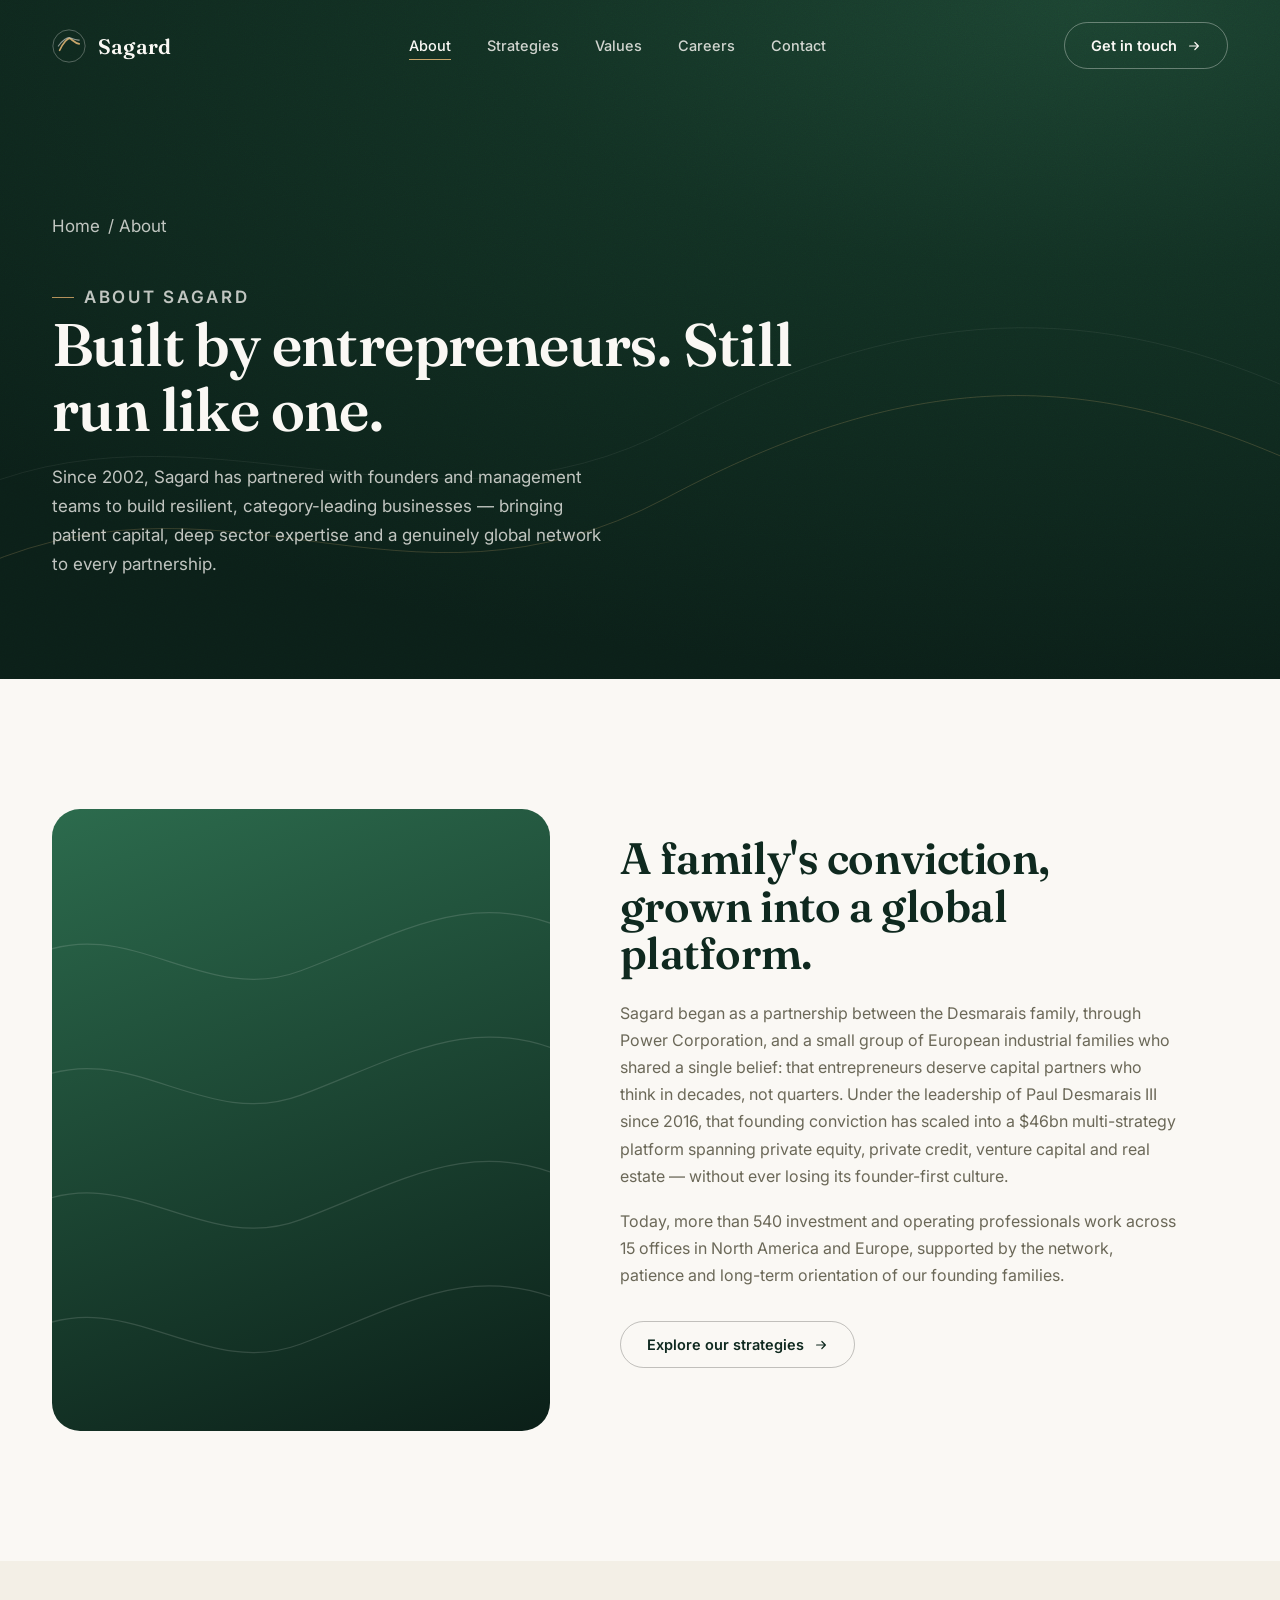
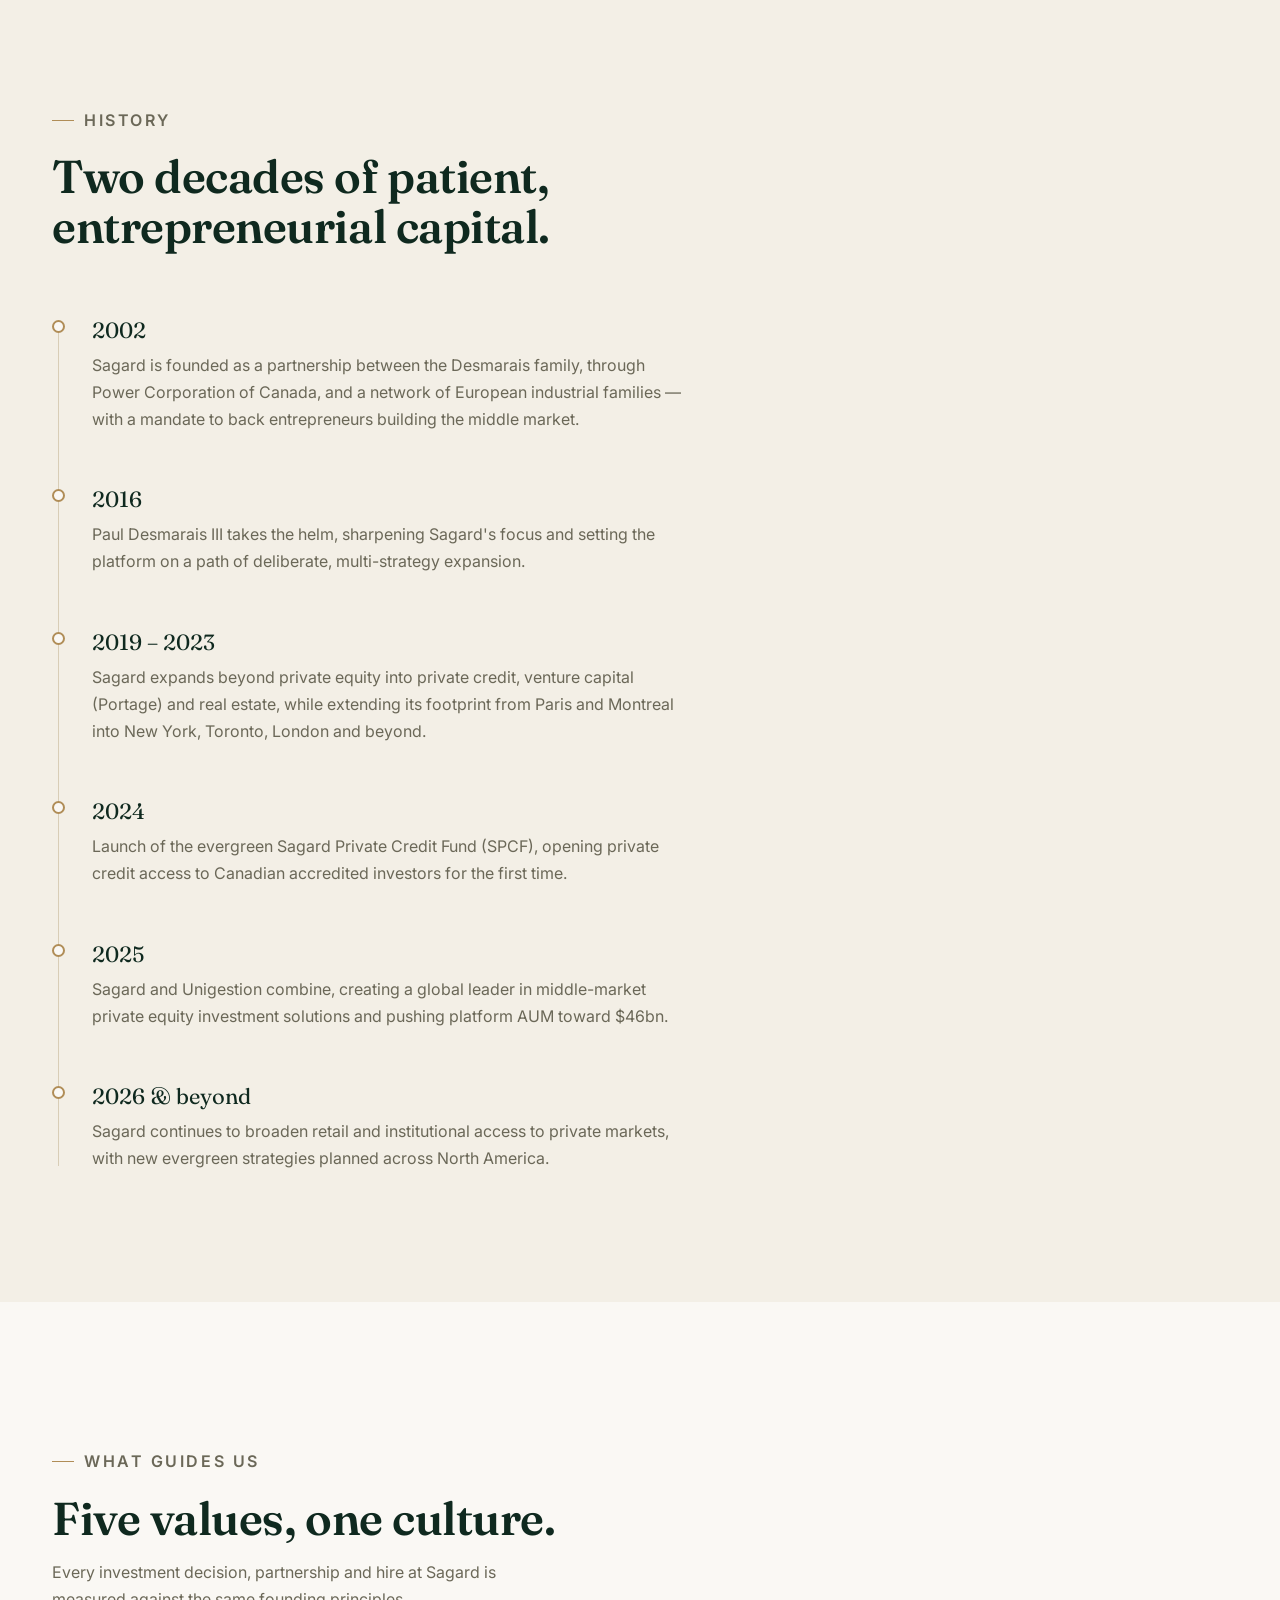
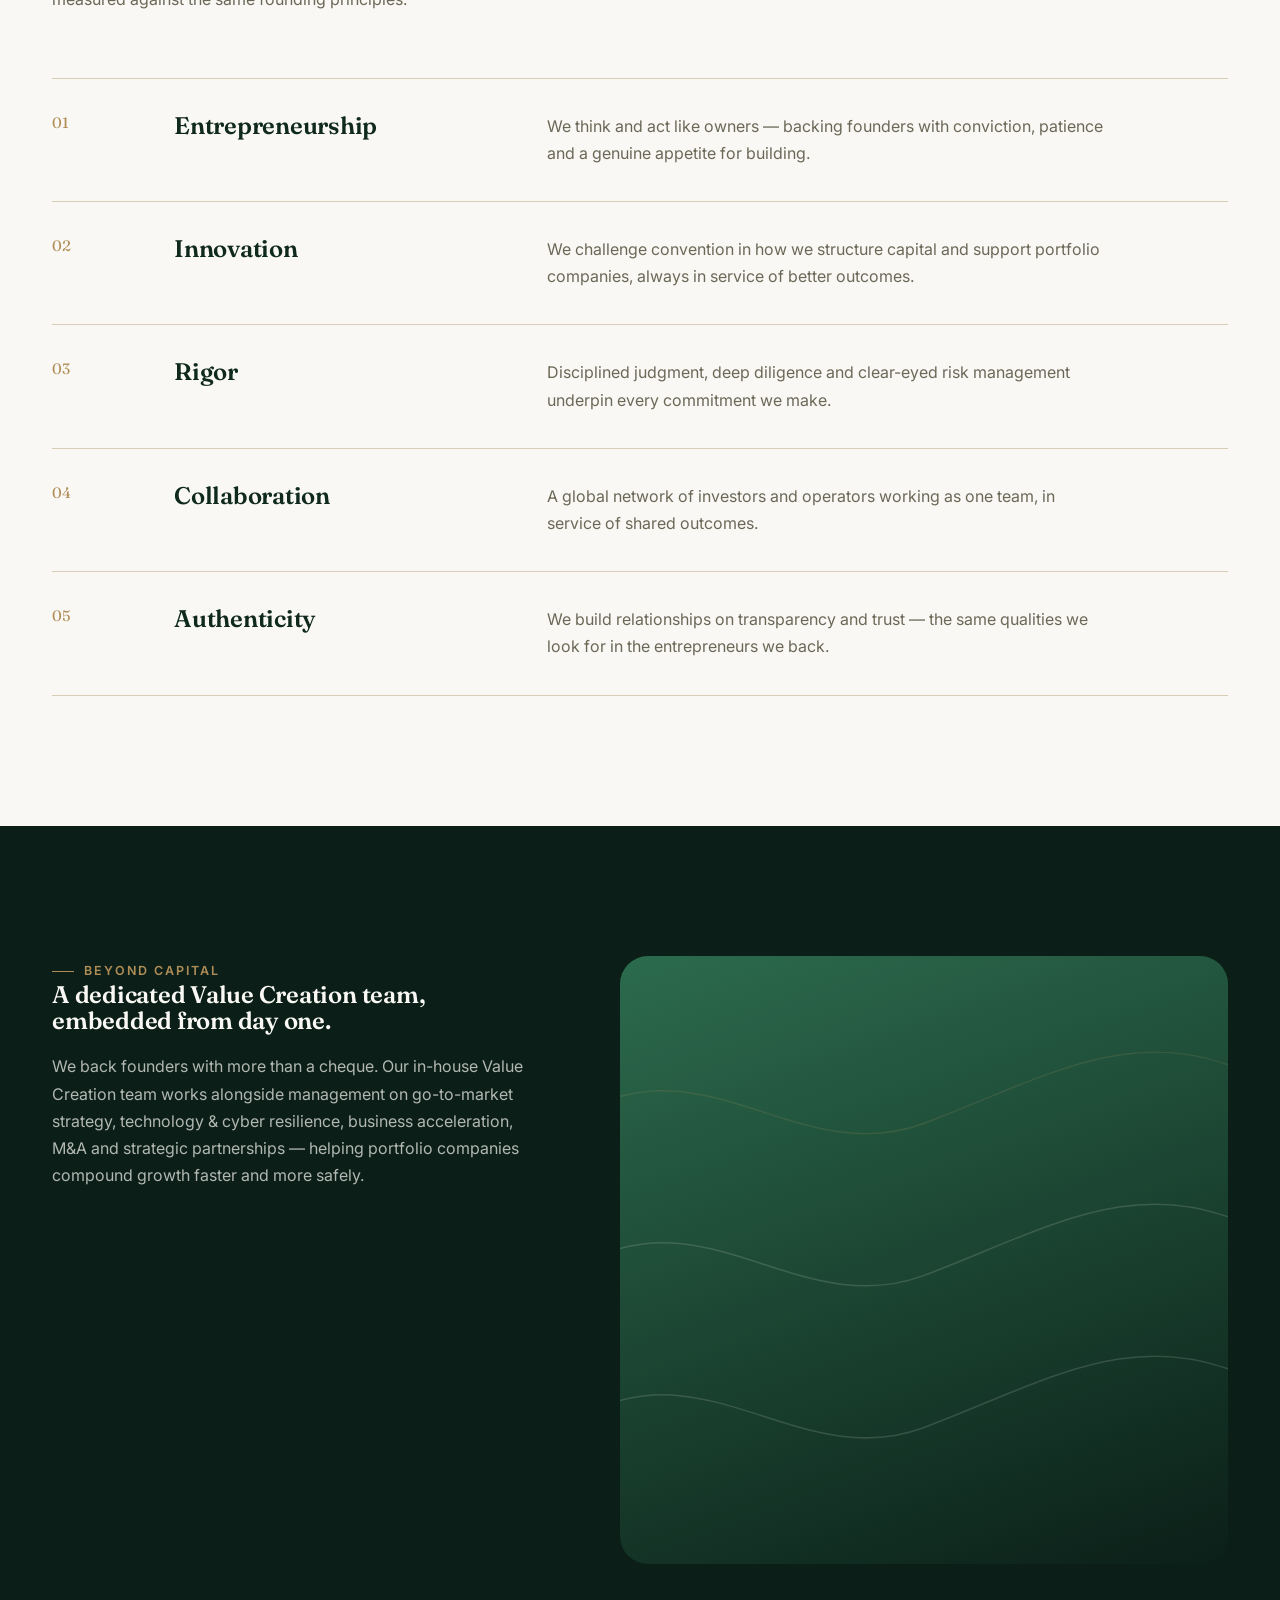
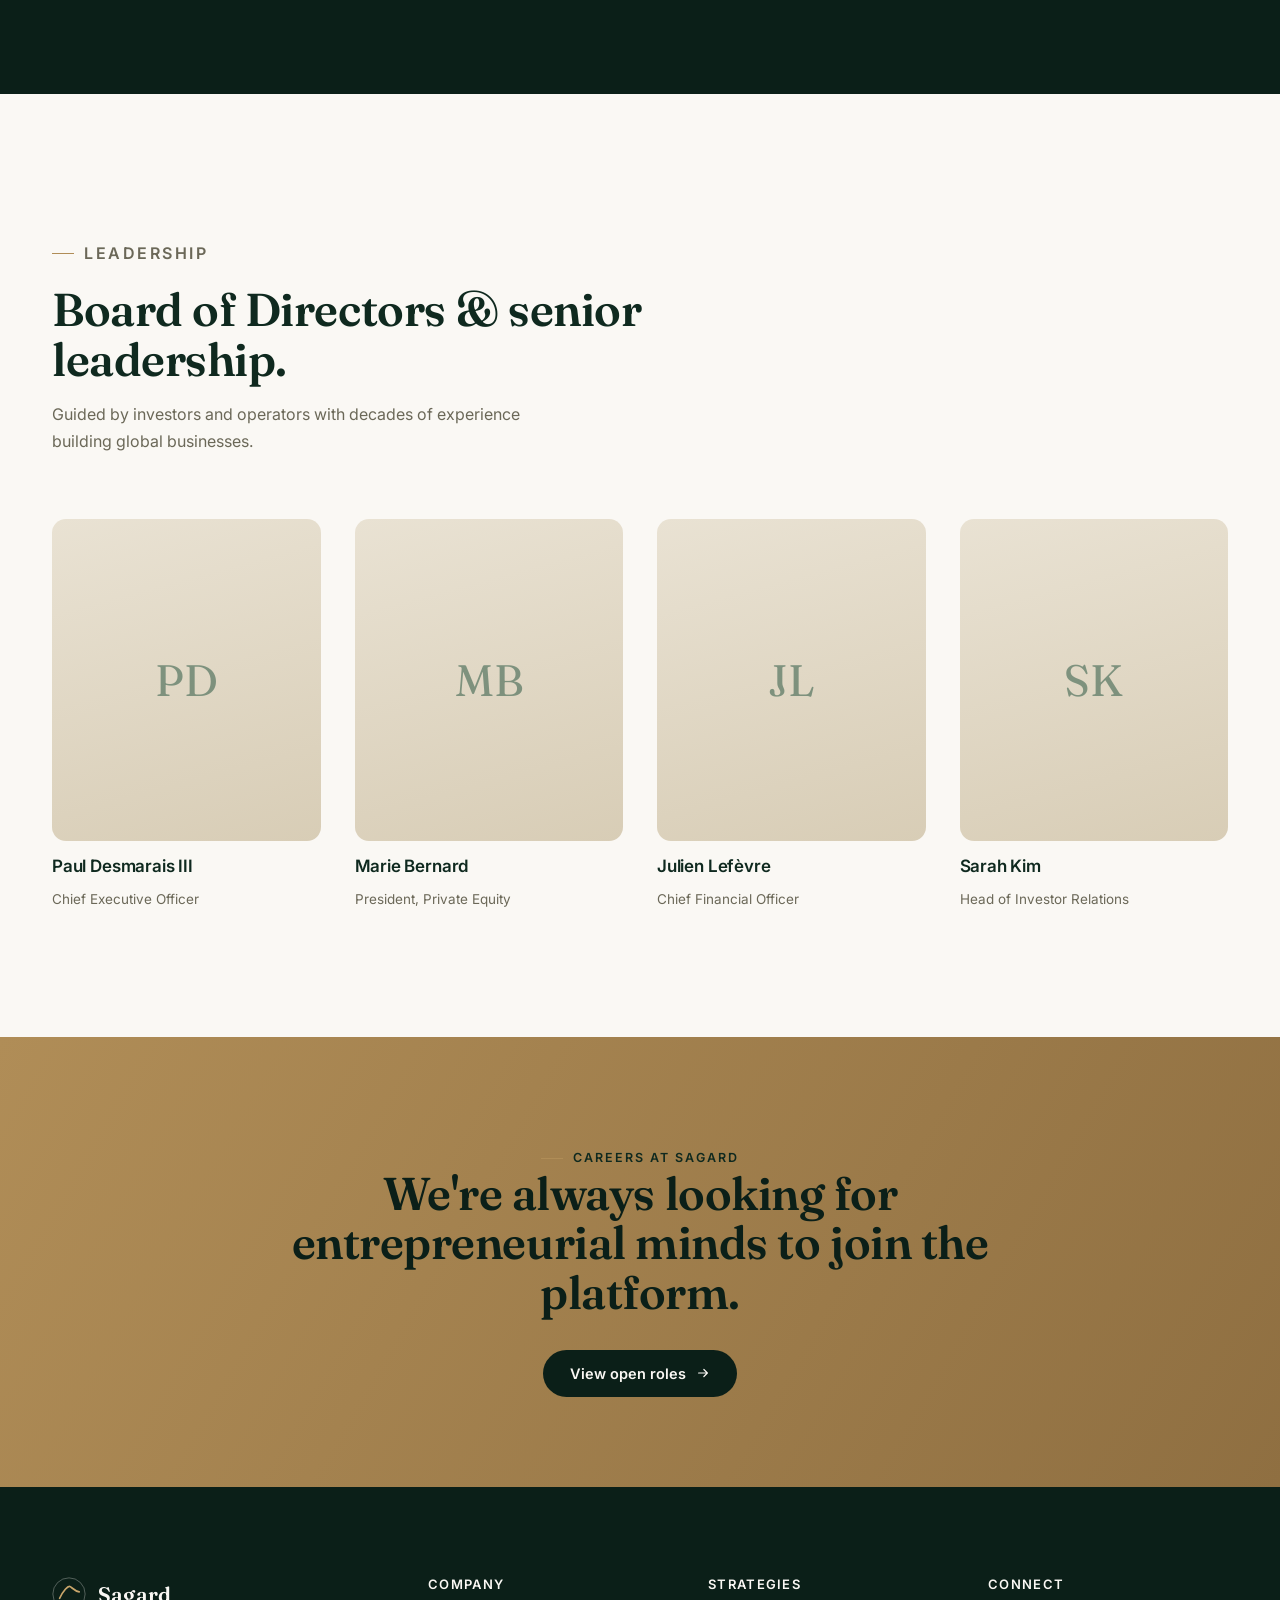
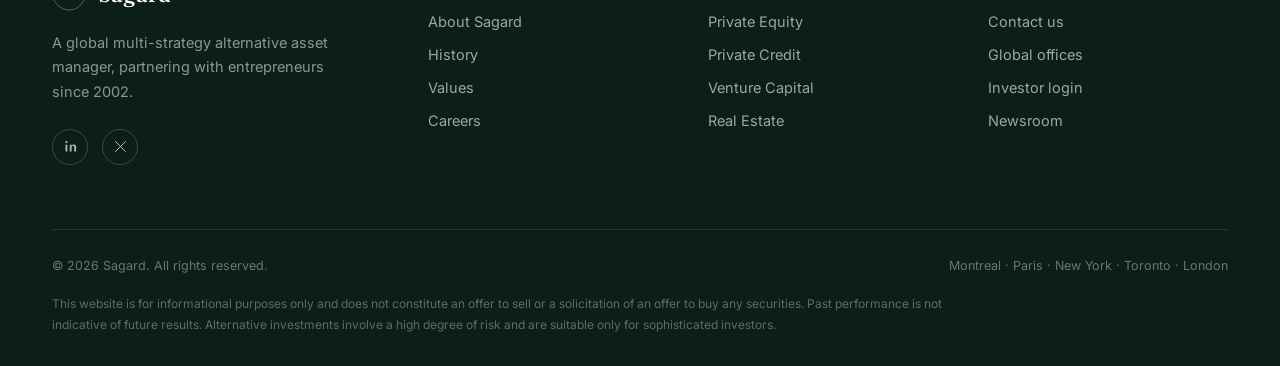
==== about.html @ 333cf072 "Redesign Sagard corporate site: nature-rooted premium identity Rebuild the marketing site from scrat" ====
<!doctype html>
<html lang="en">
<head>
<meta charset="UTF-8">
<meta name="viewport" content="width=device-width, initial-scale=1.0">
<title>About — Sagard</title>
<meta name="description" content="Founded in 2002, Sagard has grown from an entrepreneurial partnership into a $46bn global alternative asset manager — guided by five enduring values.">
<link rel="icon" href="data:image/svg+xml,%3Csvg xmlns='http://www.w3.org/2000/svg' viewBox='0 0 40 40'%3E%3Ccircle cx='20' cy='20' r='19' fill='%230f291f'/%3E%3Cpath d='M9 24c4-9 9-13 11-13s5 5 11 6' stroke='%23c9a66b' stroke-width='2' fill='none' stroke-linecap='round'/%3E%3C/svg%3E">
<link rel="preconnect" href="https://fonts.googleapis.com">
<link rel="preconnect" href="https://fonts.gstatic.com" crossorigin>
<link href="https://fonts.googleapis.com/css2?family=Fraunces:opsz,wght@9..144,500;9..144,600;9..144,650&family=Inter:wght@400;500;600;700&display=swap" rel="stylesheet">
<link rel="stylesheet" href="assets/css/style.css">
</head>
<body>

<!-- ============ HEADER ============ -->
<header class="site-header">
  <div class="container">
    <a href="index.html" class="logo">
      <svg viewBox="0 0 40 40" fill="none" xmlns="http://www.w3.org/2000/svg">
        <circle cx="20" cy="20" r="19" stroke="currentColor" stroke-opacity=".35"/>
        <path d="M9 25c4.5-9.5 9.5-14 11.5-14s5.5 5.5 11.5 6.5" stroke="#c9a66b" stroke-width="2" fill="none" stroke-linecap="round"/>
        <path d="M7.5 20c5-7 10.5-10 12.5-10s6 3.5 12 3" stroke="currentColor" stroke-opacity=".55" stroke-width="1.4" fill="none" stroke-linecap="round"/>
      </svg>
      <span class="logo-word">Sagard</span>
    </a>
    <nav class="main-nav" id="mainNav">
      <a href="about.html" class="active">About</a>
      <a href="strategies.html">Strategies</a>
      <a href="about.html#values">Values</a>
      <a href="contact.html#careers">Careers</a>
      <a href="contact.html">Contact</a>
    </nav>
    <div class="header-actions">
      <a href="contact.html" class="btn btn-outline-light">
        Get in touch
        <svg viewBox="0 0 16 16" fill="none"><path d="M3 8h10M9 4l4 4-4 4" stroke="currentColor" stroke-width="1.4" stroke-linecap="round" stroke-linejoin="round"/></svg>
      </a>
      <button class="nav-toggle" id="navToggle" aria-label="Open menu" aria-expanded="false">
        <span></span><span></span><span></span>
      </button>
    </div>
  </div>
  <div class="nav-scrim" id="navScrim"></div>
</header>

<!-- ============ PAGE HERO ============ -->
<section class="page-hero">
  <svg class="hero-lines" viewBox="0 0 1440 800" preserveAspectRatio="none" xmlns="http://www.w3.org/2000/svg">
    <path d="M-50 650 C 250 500, 450 720, 750 560 S 1250 420, 1500 540" stroke="#c9a66b" stroke-width="1" fill="none" opacity=".5"/>
    <path d="M-50 560 C 220 430, 480 630, 760 480 S 1260 340, 1500 460" stroke="#f3efe6" stroke-width="1" fill="none" opacity=".15"/>
  </svg>
  <div class="grain"></div>
  <div class="container">
    <p class="breadcrumb" data-reveal><a href="index.html">Home</a> / About</p>
    <p class="eyebrow" data-reveal>About Sagard</p>
    <h1 data-reveal>Built by entrepreneurs. Still run like one.</h1>
    <p data-reveal>Since 2002, Sagard has partnered with founders and management teams to build resilient, category-leading businesses — bringing patient capital, deep sector expertise and a genuinely global network to every partnership.</p>
  </div>
</section>

<!-- ============ LEADERSHIP INTRO ============ -->
<section class="section">
  <div class="container">
    <div class="split">
      <div class="split-media" data-reveal>
        <svg class="topo" viewBox="0 0 400 500" preserveAspectRatio="none" xmlns="http://www.w3.org/2000/svg">
          <path d="M-20 120c80-40 140 40 220 10s140-70 220-30" stroke="#faf8f4" fill="none"/>
          <path d="M-20 220c80-40 140 40 220 10s140-70 220-30" stroke="#faf8f4" fill="none"/>
          <path d="M-20 320c80-40 140 40 220 10s140-70 220-30" stroke="#faf8f4" fill="none"/>
          <path d="M-20 420c80-40 140 40 220 10s140-70 220-30" stroke="#faf8f4" fill="none"/>
        </svg>
      </div>
      <div>
        <p class="eyebrow" data-reveal>Our story</p>
        <h2 data-reveal style="font-size:clamp(28px,3.6vw,44px);color:var(--forest-900);max-width:560px;">A family's conviction, grown into a global platform.</h2>
        <p data-reveal style="margin-top:22px;color:var(--ink-500);max-width:560px;">Sagard began as a partnership between the Desmarais family, through Power Corporation, and a small group of European industrial families who shared a single belief: that entrepreneurs deserve capital partners who think in decades, not quarters. Under the leadership of Paul Desmarais III since 2016, that founding conviction has scaled into a $46bn multi-strategy platform spanning private equity, private credit, venture capital and real estate — without ever losing its founder-first culture.</p>
        <p data-reveal style="margin-top:18px;color:var(--ink-500);max-width:560px;">Today, more than 540 investment and operating professionals work across 15 offices in North America and Europe, supported by the network, patience and long-term orientation of our founding families.</p>
        <a href="strategies.html" class="btn btn-outline-dark" style="margin-top:32px;" data-reveal>
          Explore our strategies
          <svg viewBox="0 0 16 16" fill="none"><path d="M3 8h10M9 4l4 4-4 4" stroke="currentColor" stroke-width="1.4" stroke-linecap="round" stroke-linejoin="round"/></svg>
        </a>
      </div>
    </div>
  </div>
</section>

<!-- ============ HISTORY TIMELINE ============ -->
<section class="section section-stone" id="history">
  <div class="container">
    <div class="section-head" data-reveal>
      <div>
        <p class="eyebrow">History</p>
        <h2>Two decades of patient, entrepreneurial capital.</h2>
      </div>
    </div>
    <div class="timeline" data-reveal>
      <div class="timeline-item">
        <div class="timeline-year">2002</div>
        <p>Sagard is founded as a partnership between the Desmarais family, through Power Corporation of Canada, and a network of European industrial families — with a mandate to back entrepreneurs building the middle market.</p>
      </div>
      <div class="timeline-item">
        <div class="timeline-year">2016</div>
        <p>Paul Desmarais III takes the helm, sharpening Sagard's focus and setting the platform on a path of deliberate, multi-strategy expansion.</p>
      </div>
      <div class="timeline-item">
        <div class="timeline-year">2019 – 2023</div>
        <p>Sagard expands beyond private equity into private credit, venture capital (Portage) and real estate, while extending its footprint from Paris and Montreal into New York, Toronto, London and beyond.</p>
      </div>
      <div class="timeline-item">
        <div class="timeline-year">2024</div>
        <p>Launch of the evergreen Sagard Private Credit Fund (SPCF), opening private credit access to Canadian accredited investors for the first time.</p>
      </div>
      <div class="timeline-item">
        <div class="timeline-year">2025</div>
        <p>Sagard and Unigestion combine, creating a global leader in middle-market private equity investment solutions and pushing platform AUM toward $46bn.</p>
      </div>
      <div class="timeline-item">
        <div class="timeline-year">2026 &amp; beyond</div>
        <p>Sagard continues to broaden retail and institutional access to private markets, with new evergreen strategies planned across North America.</p>
      </div>
    </div>
  </div>
</section>

<!-- ============ VALUES ============ -->
<section class="section" id="values">
  <div class="container">
    <div class="section-head" data-reveal>
      <div>
        <p class="eyebrow">What guides us</p>
        <h2>Five values, one culture.</h2>
        <p>Every investment decision, partnership and hire at Sagard is measured against the same founding principles.</p>
      </div>
    </div>
    <div class="values-list">
      <div class="value-row" data-reveal>
        <span class="value-index">01</span><h3>Entrepreneurship</h3>
        <p>We think and act like owners — backing founders with conviction, patience and a genuine appetite for building.</p>
      </div>
      <div class="value-row" data-reveal>
        <span class="value-index">02</span><h3>Innovation</h3>
        <p>We challenge convention in how we structure capital and support portfolio companies, always in service of better outcomes.</p>
      </div>
      <div class="value-row" data-reveal>
        <span class="value-index">03</span><h3>Rigor</h3>
        <p>Disciplined judgment, deep diligence and clear-eyed risk management underpin every commitment we make.</p>
      </div>
      <div class="value-row" data-reveal>
        <span class="value-index">04</span><h3>Collaboration</h3>
        <p>A global network of investors and operators working as one team, in service of shared outcomes.</p>
      </div>
      <div class="value-row" data-reveal>
        <span class="value-index">05</span><h3>Authenticity</h3>
        <p>We build relationships on transparency and trust — the same qualities we look for in the entrepreneurs we back.</p>
      </div>
    </div>
  </div>
</section>

<!-- ============ VALUE CREATION ============ -->
<section class="section section-dark">
  <div class="container">
    <div class="split">
      <div>
        <p class="eyebrow" data-reveal>Beyond capital</p>
        <h2 data-reveal style="max-width:520px;">A dedicated Value Creation team, embedded from day one.</h2>
        <p data-reveal style="margin-top:20px;color:rgba(250,248,244,.7);max-width:520px;">We back founders with more than a cheque. Our in-house Value Creation team works alongside management on go-to-market strategy, technology &amp; cyber resilience, business acceleration, M&amp;A and strategic partnerships — helping portfolio companies compound growth faster and more safely.</p>
        <a href="contact.html" class="btn btn-outline-light" style="margin-top:32px;" data-reveal>
          Partner with us
          <svg viewBox="0 0 16 16" fill="none"><path d="M3 8h10M9 4l4 4-4 4" stroke="currentColor" stroke-width="1.4" stroke-linecap="round" stroke-linejoin="round"/></svg>
        </a>
      </div>
      <div class="split-media" data-reveal style="aspect-ratio:4/4;background:linear-gradient(160deg,#2c6b4d,#0b1f18);">
        <svg class="topo" viewBox="0 0 400 400" preserveAspectRatio="none" xmlns="http://www.w3.org/2000/svg">
          <path d="M-20 100c80-40 140 40 220 10s140-70 220-30" stroke="#c9a66b" fill="none"/>
          <path d="M-20 200c80-40 140 40 220 10s140-70 220-30" stroke="#faf8f4" fill="none"/>
          <path d="M-20 300c80-40 140 40 220 10s140-70 220-30" stroke="#faf8f4" fill="none"/>
        </svg>
      </div>
    </div>
  </div>
</section>

<!-- ============ BOARD ============ -->
<section class="section">
  <div class="container">
    <div class="section-head" data-reveal>
      <div>
        <p class="eyebrow">Leadership</p>
        <h2>Board of Directors &amp; senior leadership.</h2>
        <p>Guided by investors and operators with decades of experience building global businesses.</p>
      </div>
    </div>
    <div class="people-grid">
      <div class="person-card" data-reveal>
        <div class="person-photo"><span class="initials">PD</span></div>
        <h4>Paul Desmarais III</h4>
        <span class="person-role">Chief Executive Officer</span>
      </div>
      <div class="person-card" data-reveal>
        <div class="person-photo"><span class="initials">MB</span></div>
        <h4>Marie Bernard</h4>
        <span class="person-role">President, Private Equity</span>
      </div>
      <div class="person-card" data-reveal>
        <div class="person-photo"><span class="initials">JL</span></div>
        <h4>Julien Lefèvre</h4>
        <span class="person-role">Chief Financial Officer</span>
      </div>
      <div class="person-card" data-reveal>
        <div class="person-photo"><span class="initials">SK</span></div>
        <h4>Sarah Kim</h4>
        <span class="person-role">Head of Investor Relations</span>
      </div>
    </div>
  </div>
</section>

<!-- ============ CTA ============ -->
<section class="cta-band">
  <div class="container">
    <p class="eyebrow" data-reveal style="justify-content:center;color:var(--forest-900);">Careers at Sagard</p>
    <h2 data-reveal>We're always looking for entrepreneurial minds to join the platform.</h2>
    <a href="contact.html#careers" class="btn btn-primary" data-reveal>
      View open roles
      <svg viewBox="0 0 16 16" fill="none"><path d="M3 8h10M9 4l4 4-4 4" stroke="currentColor" stroke-width="1.4" stroke-linecap="round" stroke-linejoin="round"/></svg>
    </a>
  </div>
</section>

<!-- ============ FOOTER ============ -->
<footer class="site-footer">
  <div class="container">
    <div class="footer-top">
      <div class="footer-brand">
        <a href="index.html" class="logo">
          <svg viewBox="0 0 40 40" fill="none" xmlns="http://www.w3.org/2000/svg">
            <circle cx="20" cy="20" r="19" stroke="currentColor" stroke-opacity=".35"/>
            <path d="M9 25c4.5-9.5 9.5-14 11.5-14s5.5 5.5 11.5 6.5" stroke="#c9a66b" stroke-width="2" fill="none" stroke-linecap="round"/>
          </svg>
          <span class="logo-word">Sagard</span>
        </a>
        <p>A global multi-strategy alternative asset manager, partnering with entrepreneurs since 2002.</p>
        <div class="social-row" style="margin-top:24px;">
          <a href="#" aria-label="LinkedIn"><svg viewBox="0 0 24 24" fill="none"><path d="M4 9h3v11H4zM5.5 3a1.8 1.8 0 110 3.6A1.8 1.8 0 015.5 3zM11 9h3v1.6c.6-1 1.7-1.8 3.3-1.8 3 0 3.7 1.8 3.7 4.7V20h-3v-5.9c0-1.4 0-3.2-2-3.2s-2.3 1.5-2.3 3.1V20h-3z" fill="currentColor"/></svg></a>
          <a href="#" aria-label="X"><svg viewBox="0 0 24 24" fill="none"><path d="M4 4l16 16M20 4L4 20" stroke="currentColor" stroke-width="1.6" stroke-linecap="round"/></svg></a>
        </div>
      </div>
      <div class="footer-col">
        <h4>Company</h4>
        <ul>
          <li><a href="about.html">About Sagard</a></li>
          <li><a href="about.html#history">History</a></li>
          <li><a href="about.html#values">Values</a></li>
          <li><a href="contact.html#careers">Careers</a></li>
        </ul>
      </div>
      <div class="footer-col">
        <h4>Strategies</h4>
        <ul>
          <li><a href="strategies.html#private-equity">Private Equity</a></li>
          <li><a href="strategies.html#private-credit">Private Credit</a></li>
          <li><a href="strategies.html#venture">Venture Capital</a></li>
          <li><a href="strategies.html#real-estate">Real Estate</a></li>
        </ul>
      </div>
      <div class="footer-col">
        <h4>Connect</h4>
        <ul>
          <li><a href="contact.html">Contact us</a></li>
          <li><a href="contact.html">Global offices</a></li>
          <li><a href="#">Investor login</a></li>
          <li><a href="#">Newsroom</a></li>
        </ul>
      </div>
    </div>
    <div class="footer-bottom">
      <small>© <span data-year>2026</span> Sagard. All rights reserved.</small>
      <small>Montreal · Paris · New York · Toronto · London</small>
    </div>
    <p class="footer-legal">This website is for informational purposes only and does not constitute an offer to sell or a solicitation of an offer to buy any securities. Past performance is not indicative of future results. Alternative investments involve a high degree of risk and are suitable only for sophisticated investors.</p>
  </div>
</footer>

<script src="assets/js/main.js"></script>
</body>
</html>
---- assets/css/style.css ----
/* =========================================================
   SAGARD — Design System
   A nature-rooted, patient-capital identity: forest greens,
   stone & sand neutrals, warm bronze accent, topographic
   line motifs echoing the brand's river-stone mark.
   ========================================================= */

:root{
  --forest-950:#0b1f18;
  --forest-900:#0f291f;
  --forest-800:#153a2b;
  --forest-700:#1e4e39;
  --forest-600:#2c6b4d;
  --forest-500:#3f8a63;

  --stone-050:#faf8f4;
  --stone-100:#f3efe6;
  --stone-200:#e9e2d3;
  --stone-300:#d8cdb6;

  --bronze-400:#c9a66b;
  --bronze-500:#b08d57;
  --bronze-600:#8f6f41;

  --ink-900:#161611;
  --ink-700:#3a382f;
  --ink-500:#6b6858;

  --white:#ffffff;

  --font-display:'Fraunces', Georgia, 'Times New Roman', serif;
  --font-body:'Inter', -apple-system, BlinkMacSystemFont, 'Segoe UI', Roboto, sans-serif;

  --container:1240px;
  --radius-sm:6px;
  --radius-md:14px;
  --radius-lg:28px;

  --ease:cubic-bezier(.22,.61,.36,1);
}

*,*::before,*::after{box-sizing:border-box;}
html{scroll-behavior:smooth;}
body{
  margin:0;
  font-family:var(--font-body);
  color:var(--ink-900);
  background:var(--stone-050);
  -webkit-font-smoothing:antialiased;
  overflow-x:hidden;
}
img{max-width:100%;display:block;}
a{color:inherit;text-decoration:none;}
ul{margin:0;padding:0;list-style:none;}
h1,h2,h3,h4{margin:0;font-family:var(--font-display);font-weight:600;line-height:1.08;letter-spacing:-.01em;}
p{margin:0;line-height:1.7;}
button{font-family:inherit;cursor:pointer;}
section{position:relative;}

.container{width:100%;max-width:var(--container);margin:0 auto;padding:0 32px;}
.eyebrow{
  display:inline-flex;align-items:center;gap:10px;
  font-size:12.5px;letter-spacing:.16em;text-transform:uppercase;
  font-weight:600;color:var(--bronze-500);
}
.eyebrow::before{content:"";width:22px;height:1px;background:var(--bronze-500);}

.tag-line{
  font-family:var(--font-body);font-size:12.5px;letter-spacing:.14em;text-transform:uppercase;
  color:var(--stone-300);font-weight:600;
}

/* ---------- Buttons ---------- */
.btn{
  display:inline-flex;align-items:center;gap:10px;
  padding:14px 26px;border-radius:999px;font-size:14.5px;font-weight:600;
  border:1px solid transparent;transition:all .35s var(--ease);
  white-space:nowrap;
}
.btn svg{width:14px;height:14px;transition:transform .35s var(--ease);}
.btn:hover svg{transform:translateX(4px);}
.btn-primary{background:var(--bronze-500);color:var(--forest-950);}
.btn-primary:hover{background:var(--bronze-400);}
.btn-outline-light{border-color:rgba(250,248,244,.35);color:var(--stone-050);}
.btn-outline-light:hover{background:rgba(250,248,244,.1);border-color:var(--stone-050);}
.btn-outline-dark{border-color:rgba(22,22,17,.25);color:var(--forest-900);}
.btn-outline-dark:hover{background:var(--forest-900);color:var(--stone-050);border-color:var(--forest-900);}
.btn-ghost{color:var(--forest-900);padding:14px 4px;}
.btn-ghost::after{content:"";}

/* ---------- Topographic / organic backdrop ---------- */
.topo{position:absolute;inset:0;pointer-events:none;opacity:.14;z-index:0;}
.grain{position:absolute;inset:0;pointer-events:none;mix-blend-mode:overlay;opacity:.5;z-index:1;
  background-image:url("data:image/svg+xml,%3Csvg xmlns='http://www.w3.org/2000/svg' width='120' height='120'%3E%3Cfilter id='n'%3E%3CfeTurbulence type='fractalNoise' baseFrequency='0.9' numOctaves='2' stitchTiles='stitch'/%3E%3C/filter%3E%3Crect width='100%25' height='100%25' filter='url(%23n)' opacity='0.35'/%3E%3C/svg%3E");
}

/* =========================================================
   HEADER
   ========================================================= */
.site-header{
  position:fixed;top:0;left:0;right:0;z-index:1000;
  padding:22px 0;transition:all .4s var(--ease);
  background:transparent;
}
.site-header.is-scrolled{
  padding:14px 0;background:rgba(11,31,24,.86);backdrop-filter:blur(14px) saturate(140%);
  box-shadow:0 1px 0 rgba(255,255,255,.06);
}
.site-header .container{display:flex;align-items:center;justify-content:space-between;gap:24px;}
.logo{display:flex;align-items:center;gap:12px;color:var(--stone-050);}
.logo svg{width:34px;height:34px;flex-shrink:0;}
.logo-word{font-family:var(--font-display);font-size:21px;font-weight:600;letter-spacing:.01em;}

.main-nav{display:flex;align-items:center;gap:36px;}
.main-nav a{
  font-size:14.5px;font-weight:500;color:rgba(250,248,244,.82);
  padding:6px 0;position:relative;
}
.main-nav a::after{
  content:"";position:absolute;left:0;bottom:0;width:0;height:1px;background:var(--bronze-400);
  transition:width .35s var(--ease);
}
.main-nav a:hover{color:var(--stone-050);}
.main-nav a:hover::after,.main-nav a.active::after{width:100%;}
.main-nav a.active{color:var(--stone-050);}

.header-actions{display:flex;align-items:center;gap:14px;position:relative;z-index:1200;}
.nav-toggle{
  display:none;width:42px;height:42px;border-radius:50%;border:1px solid rgba(250,248,244,.3);
  background:transparent;align-items:center;justify-content:center;flex-direction:column;gap:5px;
}
.nav-toggle span{width:18px;height:1.5px;background:var(--stone-050);transition:all .3s var(--ease);}
.nav-toggle.open span:nth-child(1){transform:translateY(6.5px) rotate(45deg);}
.nav-toggle.open span:nth-child(2){opacity:0;}
.nav-toggle.open span:nth-child(3){transform:translateY(-6.5px) rotate(-45deg);}

@media (max-width:900px){
  .main-nav{
    position:fixed;inset:0 0 0 auto;width:min(340px,86vw);height:100vh;
    background:var(--forest-950);flex-direction:column;align-items:flex-start;
    padding:110px 34px 40px;gap:22px;transform:translateX(100%);transition:transform .45s var(--ease);
    box-shadow:-30px 0 60px rgba(0,0,0,.3);z-index:1100;
  }
  .main-nav.open{transform:translateX(0);}
  .main-nav a{font-size:19px;}
  .nav-toggle{display:flex;}
  .header-actions .btn-outline-light{display:none;}
  .nav-scrim{
    display:block;position:fixed;inset:0;background:rgba(11,31,24,.45);z-index:1050;
    opacity:0;pointer-events:none;transition:opacity .4s var(--ease);
  }
  .nav-scrim.open{opacity:1;pointer-events:auto;}
}
.nav-scrim{display:none;}

/* =========================================================
   HERO
   ========================================================= */
.hero{
  min-height:100vh;display:flex;align-items:flex-end;
  background:radial-gradient(120% 100% at 15% 0%,#1c4331 0%,#123023 42%,#0b1f18 100%);
  color:var(--stone-050);padding:170px 0 90px;overflow:hidden;
}
.hero-lines{position:absolute;inset:0;z-index:0;opacity:.5;}
.hero .container{position:relative;z-index:2;}
.hero-grid{display:grid;grid-template-columns:1.3fr .7fr;gap:60px;align-items:end;}
.hero h1{font-size:clamp(38px,5.4vw,74px);color:var(--stone-050);}
.hero h1 em{font-style:italic;color:var(--bronze-400);}
.hero-sub{margin-top:26px;max-width:520px;font-size:18px;color:rgba(250,248,244,.78);}
.hero-cta{margin-top:38px;display:flex;gap:16px;flex-wrap:wrap;}
.hero-side{border-left:1px solid rgba(250,248,244,.18);padding-left:32px;}
.hero-side p{font-size:15px;color:rgba(250,248,244,.68);}
.hero-side .eyebrow{margin-bottom:14px;}

.scroll-cue{
  position:absolute;left:32px;bottom:36px;display:flex;align-items:center;gap:12px;
  color:rgba(250,248,244,.55);font-size:12px;letter-spacing:.14em;text-transform:uppercase;z-index:2;
}
.scroll-cue .dot{width:6px;height:6px;border-radius:50%;background:var(--bronze-400);animation:pulse 2.2s infinite;}
@keyframes pulse{0%,100%{transform:scale(1);opacity:1;}50%{transform:scale(1.8);opacity:.3;}}

/* =========================================================
   STATS BAR
   ========================================================= */
.stats-bar{background:var(--forest-900);color:var(--stone-050);padding:0;}
.stats-grid{display:grid;grid-template-columns:repeat(4,1fr);}
.stat-item{
  padding:52px 34px;border-right:1px solid rgba(250,248,244,.1);
  display:flex;flex-direction:column;gap:8px;
}
.stat-item:last-child{border-right:none;}
.stat-num{font-family:var(--font-display);font-size:clamp(30px,3.4vw,46px);font-weight:600;color:var(--bronze-400);}
.stat-label{font-size:13.5px;color:rgba(250,248,244,.65);letter-spacing:.02em;}
@media (max-width:820px){
  .stats-grid{grid-template-columns:repeat(2,1fr);}
  .stat-item{border-bottom:1px solid rgba(250,248,244,.1);}
}

/* =========================================================
   SECTION HEADERS
   ========================================================= */
.section{padding:130px 0;}
.section-sm{padding:90px 0;}
.section-head{display:flex;justify-content:space-between;align-items:flex-end;gap:40px;margin-bottom:64px;}
.section-head h2{font-size:clamp(30px,3.6vw,48px);color:var(--forest-900);max-width:640px;}
.section-head p{margin-top:16px;max-width:480px;color:var(--ink-500);font-size:16px;}
.section-head .eyebrow{margin-bottom:18px;}
.section-dark{background:var(--forest-950);color:var(--stone-050);}
.section-dark .section-head h2{color:var(--stone-050);}
.section-dark .section-head p{color:rgba(250,248,244,.6);}
.section-stone{background:var(--stone-100);}

@media (max-width:760px){
  .section{padding:90px 0;}
  .section-head{flex-direction:column;align-items:flex-start;}
}

/* =========================================================
   STRATEGY CARDS
   ========================================================= */
.strategy-grid{display:grid;grid-template-columns:repeat(3,1fr);gap:2px;background:var(--stone-300);border-radius:var(--radius-lg);overflow:hidden;}
.strategy-card{
  background:var(--stone-050);padding:44px 36px;min-height:300px;
  display:flex;flex-direction:column;justify-content:space-between;gap:28px;
  transition:background .4s var(--ease);
}
.strategy-card:hover{background:var(--forest-950);color:var(--stone-050);}
.strategy-card:hover .strategy-num,.strategy-card:hover .strategy-desc{color:rgba(250,248,244,.65);}
.strategy-card:hover .strategy-link{color:var(--bronze-400);}
.strategy-num{font-family:var(--font-display);font-size:14px;color:var(--bronze-500);}
.strategy-card h3{font-size:23px;margin-top:10px;}
.strategy-desc{color:var(--ink-500);font-size:15px;margin-top:14px;}
.strategy-link{display:inline-flex;align-items:center;gap:8px;font-size:13.5px;font-weight:600;color:var(--forest-800);letter-spacing:.02em;}
.strategy-link svg{width:12px;height:12px;}
@media (max-width:900px){.strategy-grid{grid-template-columns:1fr;}}

/* =========================================================
   VALUES
   ========================================================= */
.values-list{display:flex;flex-direction:column;}
.value-row{
  display:grid;grid-template-columns:90px 1fr 2fr;gap:32px;align-items:start;
  padding:34px 0;border-top:1px solid var(--stone-300);
}
.values-list .value-row:last-child{border-bottom:1px solid var(--stone-300);}
.value-index{font-family:var(--font-display);font-size:15px;color:var(--bronze-500);}
.value-row h3{font-size:24px;color:var(--forest-900);}
.value-row p{color:var(--ink-500);max-width:560px;}
@media (max-width:760px){
  .value-row{grid-template-columns:1fr;gap:10px;}
}

/* =========================================================
   TIMELINE (about)
   ========================================================= */
.timeline{position:relative;padding-left:40px;}
.timeline::before{content:"";position:absolute;left:6px;top:6px;bottom:6px;width:1px;background:var(--stone-300);}
.timeline-item{position:relative;padding-bottom:52px;}
.timeline-item:last-child{padding-bottom:0;}
.timeline-item::before{
  content:"";position:absolute;left:-40px;top:4px;width:13px;height:13px;border-radius:50%;
  background:var(--stone-050);border:2px solid var(--bronze-500);
}
.timeline-year{font-family:var(--font-display);font-size:22px;color:var(--forest-900);margin-bottom:8px;}
.timeline-item p{color:var(--ink-500);max-width:600px;}

/* =========================================================
   GLOBAL PRESENCE / OFFICES
   ========================================================= */
.offices-grid{display:grid;grid-template-columns:repeat(4,1fr);gap:1px;background:rgba(250,248,244,.12);}
.office-cell{background:var(--forest-950);padding:32px 28px;min-height:150px;display:flex;flex-direction:column;justify-content:space-between;}
.office-city{font-family:var(--font-display);font-size:20px;}
.office-region{font-size:12.5px;color:rgba(250,248,244,.5);letter-spacing:.08em;text-transform:uppercase;margin-top:6px;}
@media (max-width:900px){.offices-grid{grid-template-columns:repeat(2,1fr);}}
@media (max-width:560px){.offices-grid{grid-template-columns:1fr;}}

/* =========================================================
   NEWS / INSIGHTS
   ========================================================= */
.news-grid{display:grid;grid-template-columns:repeat(3,1fr);gap:30px;}
.news-card{display:flex;flex-direction:column;gap:18px;}
.news-media{
  aspect-ratio:4/3;border-radius:var(--radius-md);overflow:hidden;position:relative;
  background:linear-gradient(155deg,var(--forest-700),var(--forest-950));
}
.news-media .topo{opacity:.35;}
.news-tag{font-size:12px;letter-spacing:.1em;text-transform:uppercase;color:var(--bronze-500);font-weight:600;}
.news-card h3{font-size:19px;margin-top:8px;color:var(--forest-900);}
.news-date{font-size:13px;color:var(--ink-500);margin-top:10px;}
@media (max-width:900px){.news-grid{grid-template-columns:1fr;}}

/* =========================================================
   CTA BAND
   ========================================================= */
.cta-band{
  background:linear-gradient(120deg,var(--bronze-500),var(--bronze-600));
  color:var(--forest-950);padding:90px 0;text-align:center;
}
.cta-band h2{font-size:clamp(28px,4vw,46px);max-width:760px;margin:0 auto;}
.cta-band p{max-width:560px;margin:20px auto 0;color:rgba(22,22,17,.72);}
.cta-band .btn-primary{background:var(--forest-950);color:var(--stone-050);margin-top:32px;}
.cta-band .btn-primary:hover{background:var(--forest-800);}

/* =========================================================
   FOOTER
   ========================================================= */
.site-footer{background:var(--forest-950);color:rgba(250,248,244,.7);padding:90px 0 30px;}
.footer-top{display:grid;grid-template-columns:1.4fr repeat(3,1fr);gap:40px;padding-bottom:64px;border-bottom:1px solid rgba(250,248,244,.1);}
.footer-brand .logo{color:var(--stone-050);margin-bottom:20px;}
.footer-brand p{max-width:280px;font-size:14.5px;color:rgba(250,248,244,.55);}
.footer-col h4{font-size:13px;text-transform:uppercase;letter-spacing:.1em;color:var(--stone-050);margin-bottom:20px;font-family:var(--font-body);font-weight:600;}
.footer-col li{margin-bottom:13px;}
.footer-col a{font-size:14.5px;color:rgba(250,248,244,.62);transition:color .25s;}
.footer-col a:hover{color:var(--bronze-400);}
.footer-bottom{display:flex;justify-content:space-between;align-items:center;padding-top:28px;flex-wrap:wrap;gap:14px;}
.footer-bottom small{font-size:12.5px;color:rgba(250,248,244,.4);}
.footer-legal{font-size:12px;color:rgba(250,248,244,.35);line-height:1.8;max-width:900px;margin-top:20px;}
.social-row{display:flex;gap:14px;}
.social-row a{width:36px;height:36px;border:1px solid rgba(250,248,244,.2);border-radius:50%;display:flex;align-items:center;justify-content:center;}
.social-row svg{width:15px;height:15px;}
.social-row a:hover{border-color:var(--bronze-400);color:var(--bronze-400);}

@media (max-width:900px){
  .footer-top{grid-template-columns:1fr 1fr;row-gap:44px;}
}
@media (max-width:560px){
  .footer-top{grid-template-columns:1fr;}
}

/* =========================================================
   INNER PAGE HEADER (about / strategies / contact)
   ========================================================= */
.page-hero{
  padding:190px 0 100px;background:radial-gradient(120% 100% at 85% 0%,#1c4331 0%,#123023 40%,#0b1f18 100%);
  color:var(--stone-050);position:relative;overflow:hidden;
}
.page-hero h1{font-size:clamp(34px,5vw,60px);max-width:820px;}
.page-hero p{margin-top:22px;max-width:560px;font-size:17px;color:rgba(250,248,244,.75);}
.breadcrumb{font-size:13px;color:rgba(250,248,244,.5);margin-bottom:20px;display:flex;gap:8px;align-items:center;}

/* ---------- two-col intro ---------- */
.split{display:grid;grid-template-columns:.9fr 1.1fr;gap:70px;align-items:start;}
.split-media{
  border-radius:var(--radius-lg);overflow:hidden;aspect-ratio:4/5;position:relative;
  background:linear-gradient(160deg,var(--forest-600),var(--forest-950));
}
@media (max-width:900px){.split{grid-template-columns:1fr;gap:40px;}}

/* ---------- board / leadership grid ---------- */
.people-grid{display:grid;grid-template-columns:repeat(4,1fr);gap:34px;}
.person-card{display:flex;flex-direction:column;gap:16px;}
.person-photo{
  aspect-ratio:3/3.6;border-radius:var(--radius-md);overflow:hidden;position:relative;
  background:linear-gradient(165deg,var(--stone-200),var(--stone-300));
}
.person-photo .initials{
  position:absolute;inset:0;display:flex;align-items:center;justify-content:center;
  font-family:var(--font-display);font-size:44px;color:var(--forest-700);opacity:.5;
}
.person-card h4{font-size:17px;color:var(--forest-900);font-family:var(--font-body);font-weight:600;}
.person-role{font-size:13.5px;color:var(--ink-500);}
@media (max-width:900px){.people-grid{grid-template-columns:repeat(2,1fr);}}

/* ---------- strategy detail rows ---------- */
.strategy-detail{
  display:grid;grid-template-columns:.5fr 1fr .7fr;gap:50px;padding:56px 0;border-top:1px solid var(--stone-300);align-items:start;
}
.strategy-detail:last-child{border-bottom:1px solid var(--stone-300);}
.strategy-detail h3{font-size:27px;color:var(--forest-900);}
.strategy-meta{display:flex;flex-direction:column;gap:18px;}
.meta-pair{display:flex;flex-direction:column;gap:4px;}
.meta-pair .k{font-size:11.5px;text-transform:uppercase;letter-spacing:.09em;color:var(--ink-500);}
.meta-pair .v{font-family:var(--font-display);font-size:19px;color:var(--forest-900);}
@media (max-width:900px){.strategy-detail{grid-template-columns:1fr;gap:20px;}}

/* ---------- contact page ---------- */
.contact-grid{display:grid;grid-template-columns:.9fr 1.1fr;gap:70px;}
.form-field{margin-bottom:22px;}
.form-field label{display:block;font-size:12.5px;text-transform:uppercase;letter-spacing:.08em;color:var(--ink-500);margin-bottom:8px;}
.form-field input,.form-field textarea,.form-field select{
  width:100%;padding:14px 16px;border:1px solid var(--stone-300);border-radius:var(--radius-sm);
  background:var(--white);font-family:inherit;font-size:15px;color:var(--ink-900);
}
.form-field textarea{min-height:130px;resize:vertical;}
.form-field input:focus,.form-field textarea:focus,.form-field select:focus{outline:2px solid var(--forest-700);outline-offset:1px;}
.offices-list{display:flex;flex-direction:column;}
.office-row{display:flex;justify-content:space-between;gap:20px;padding:22px 0;border-top:1px solid var(--stone-300);}
.offices-list .office-row:last-child{border-bottom:1px solid var(--stone-300);}
.office-row .city{font-family:var(--font-display);font-size:18px;color:var(--forest-900);}
.office-row .addr{font-size:14px;color:var(--ink-500);text-align:right;max-width:260px;}

/* =========================================================
   REVEAL ANIMATION
   ========================================================= */
[data-reveal]{opacity:0;transform:translateY(28px);transition:opacity .8s var(--ease),transform .8s var(--ease);}
[data-reveal].is-visible{opacity:1;transform:translateY(0);}

/* misc responsive */
@media (max-width:900px){
  .hero-grid{grid-template-columns:1fr;}
  .hero-side{border-left:none;padding-left:0;border-top:1px solid rgba(250,248,244,.18);padding-top:24px;}
  .stats-grid{grid-template-columns:repeat(2,1fr);}
}
@media (max-width:640px){
  .container{padding:0 20px;}
  .stats-grid{grid-template-columns:1fr;}
  .stat-item{border-right:none;}
}
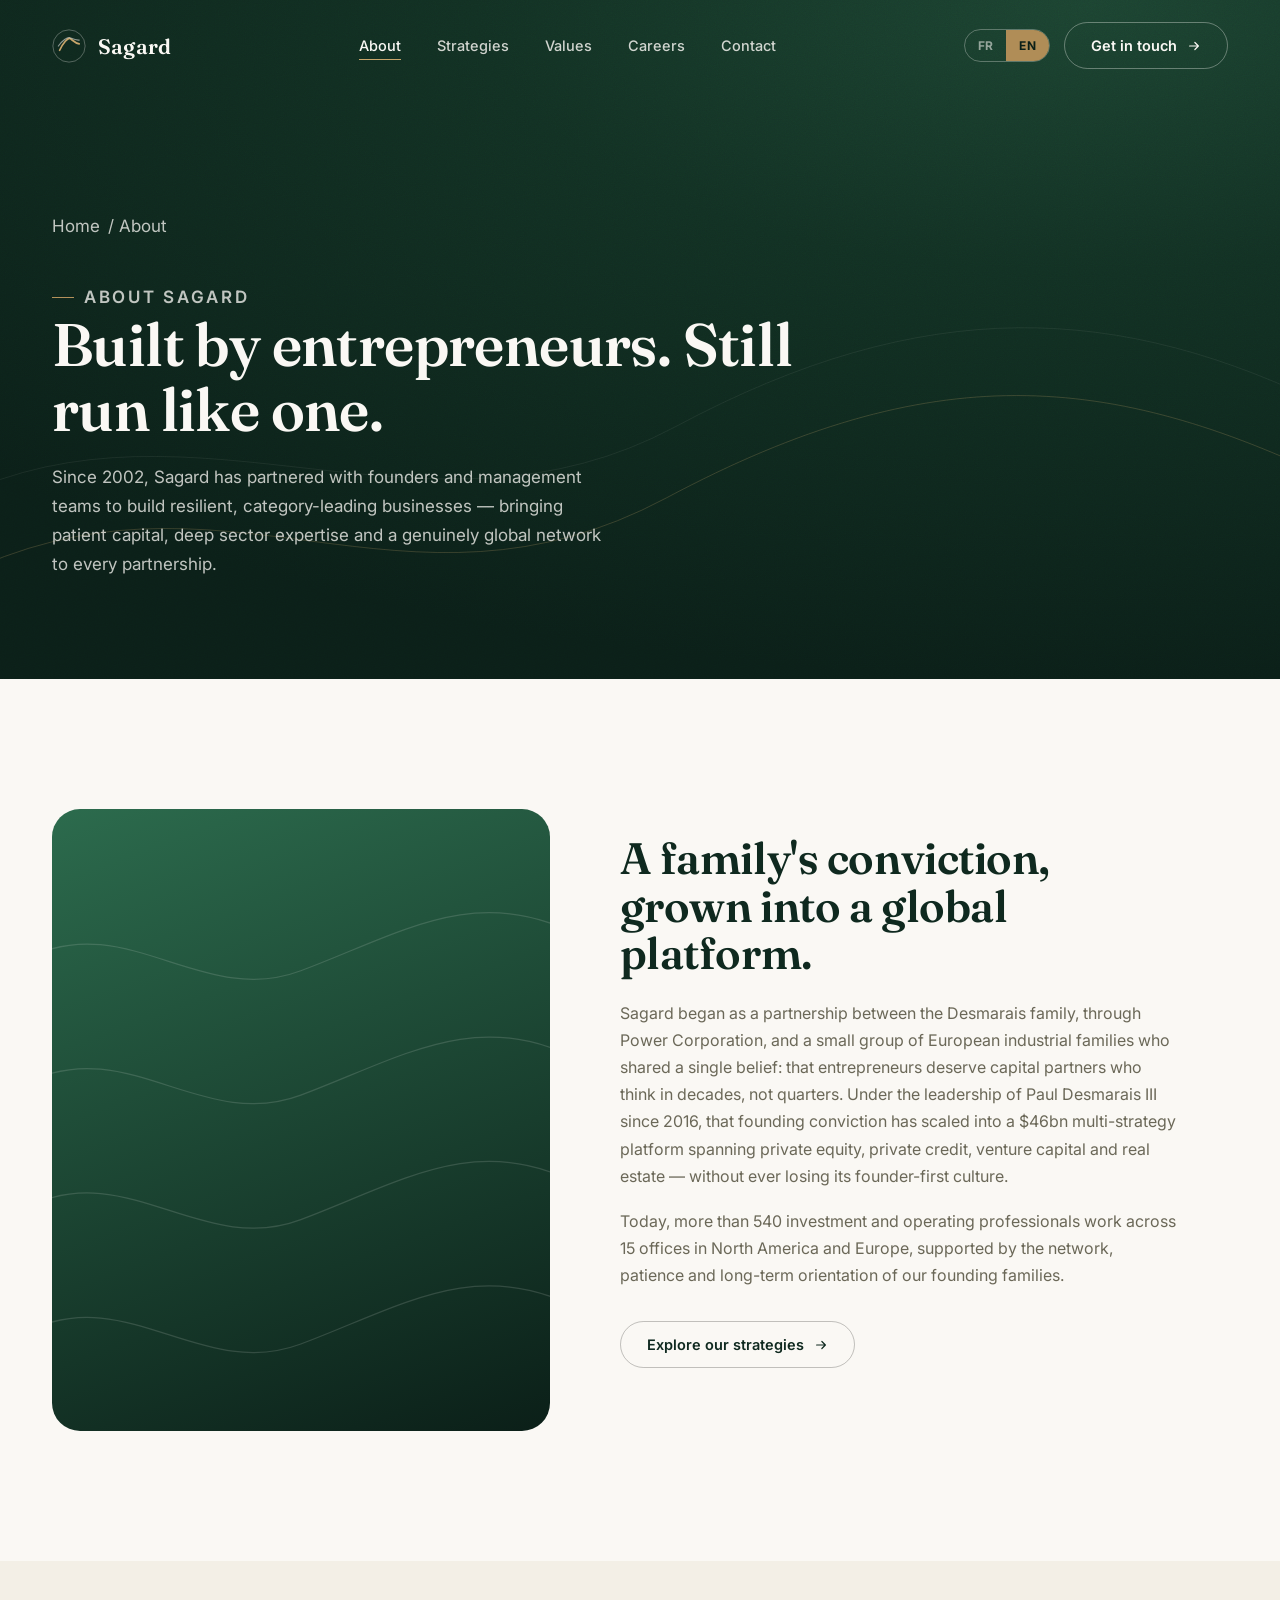
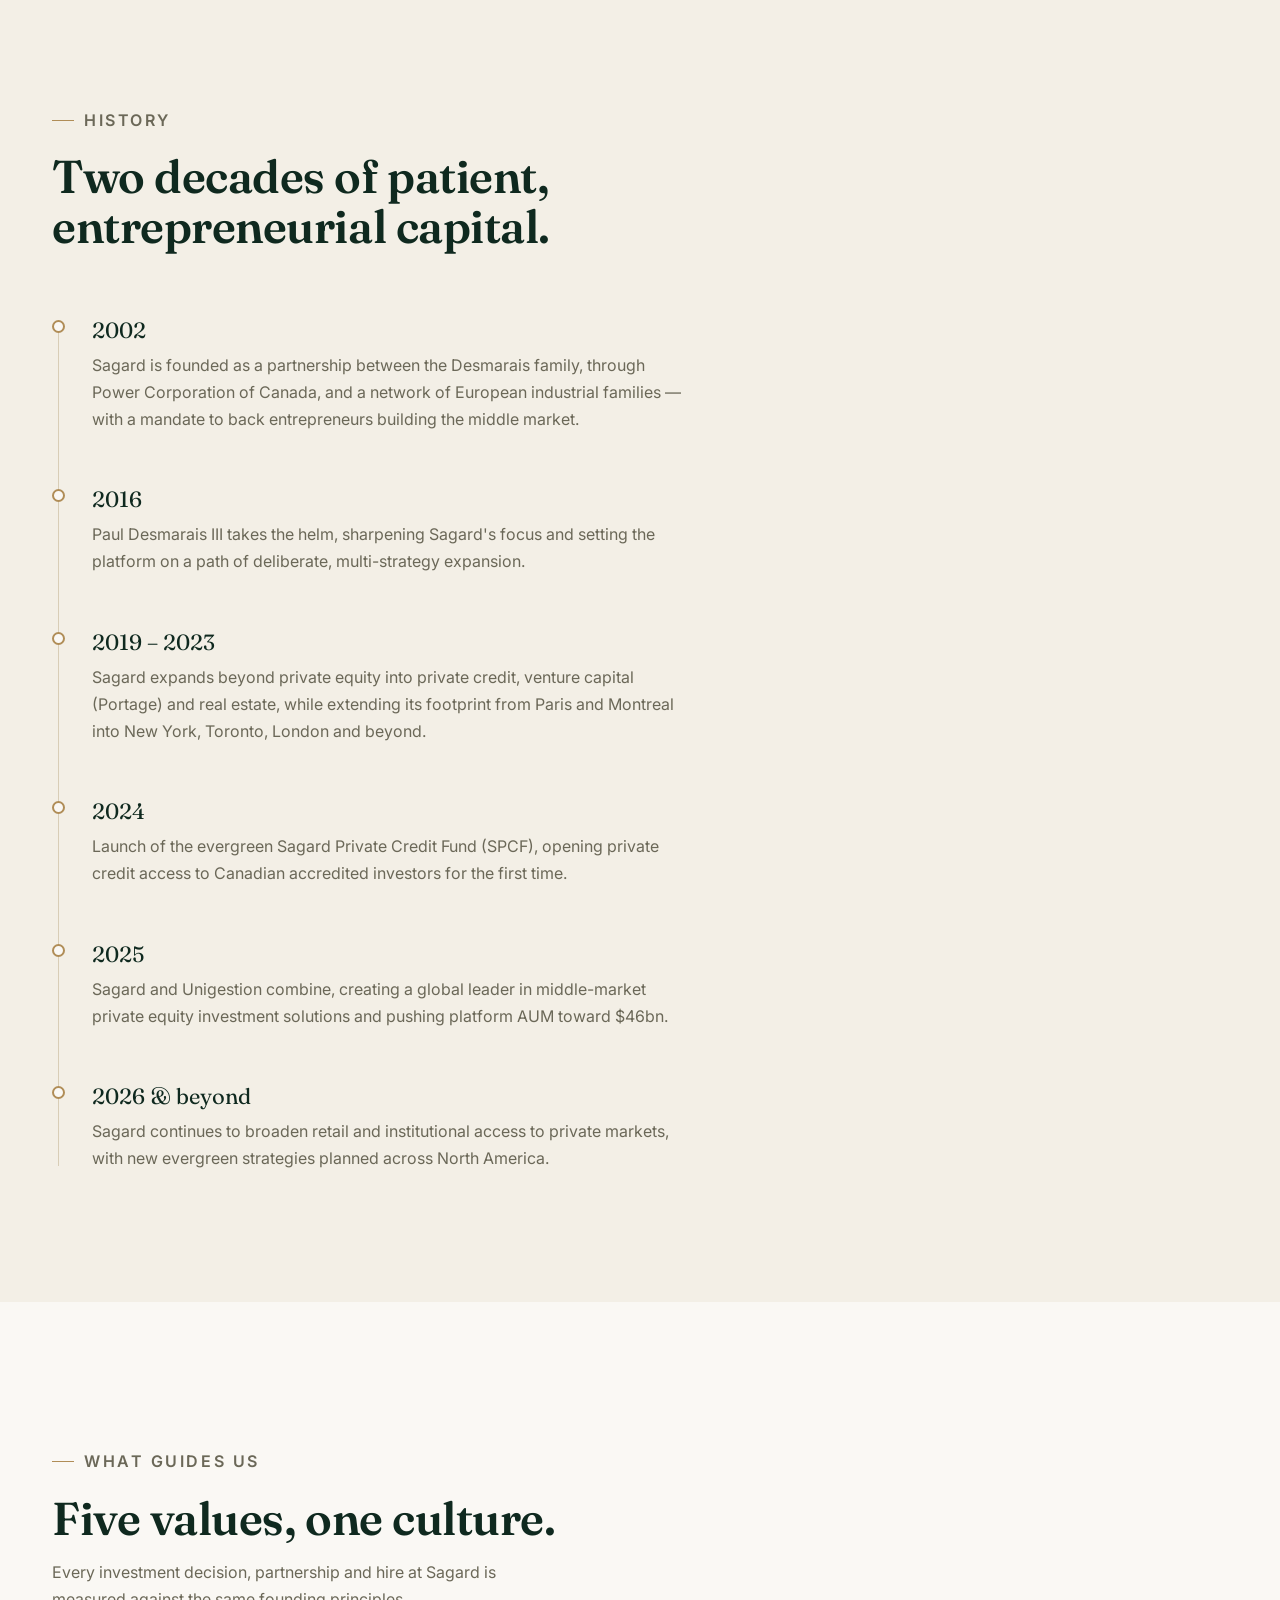
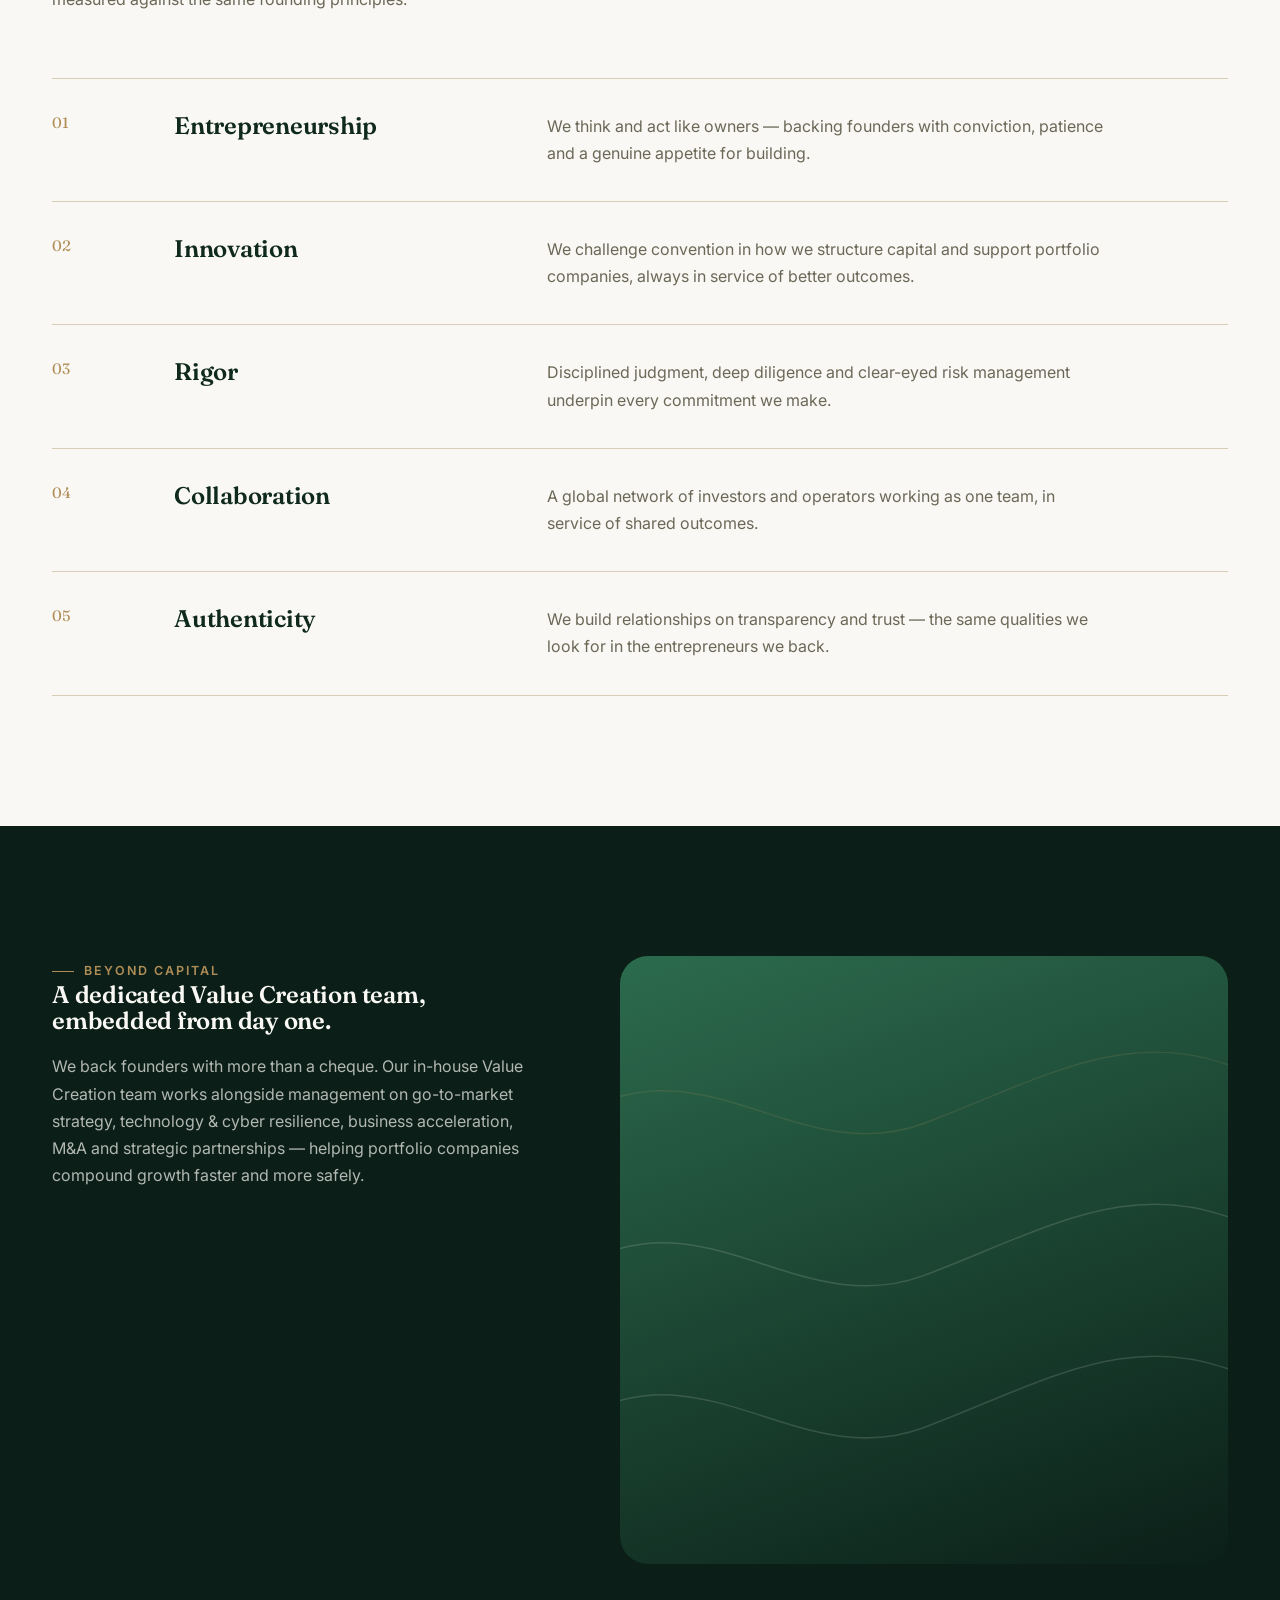
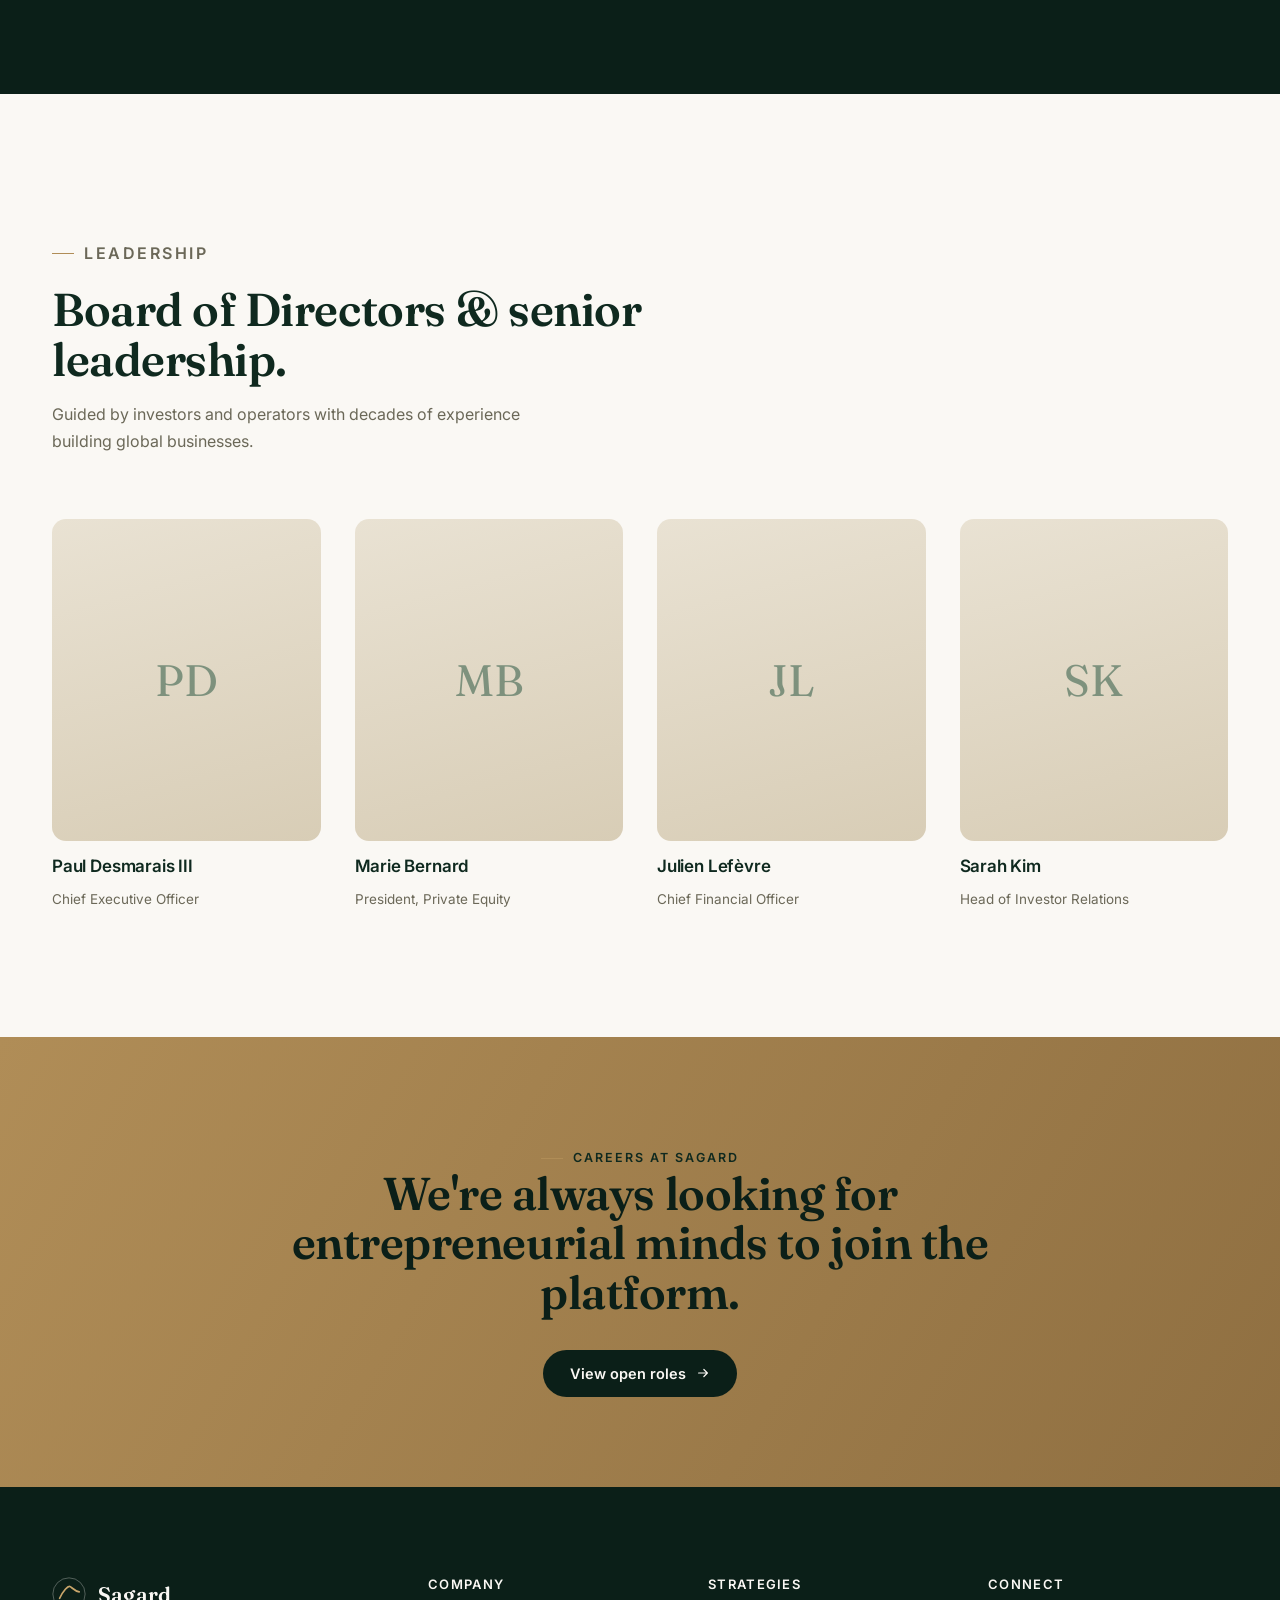
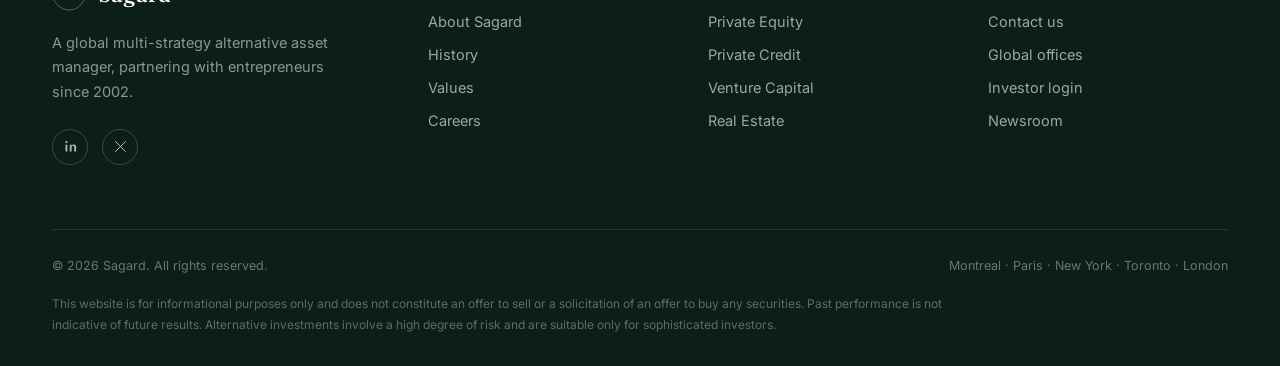
==== commit 38dd7562: "Add bilingual EN/FR language switcher across the site Introduce assets/js/i18n.js, a lightweight cli" ====
--- a/about.html
+++ b/about.html
@@ -3,8 +3,8 @@
 <head>
 <meta charset="UTF-8">
 <meta name="viewport" content="width=device-width, initial-scale=1.0">
-<title>About — Sagard</title>
-<meta name="description" content="Founded in 2002, Sagard has grown from an entrepreneurial partnership into a $46bn global alternative asset manager — guided by five enduring values.">
+<title data-i18n="about.meta.title">About — Sagard</title>
+<meta name="description" data-i18n-content="about.meta.desc" content="Founded in 2002, Sagard has grown from an entrepreneurial partnership into a $46bn global alternative asset manager — guided by five enduring values.">
 <link rel="icon" href="data:image/svg+xml,%3Csvg xmlns='http://www.w3.org/2000/svg' viewBox='0 0 40 40'%3E%3Ccircle cx='20' cy='20' r='19' fill='%230f291f'/%3E%3Cpath d='M9 24c4-9 9-13 11-13s5 5 11 6' stroke='%23c9a66b' stroke-width='2' fill='none' stroke-linecap='round'/%3E%3C/svg%3E">
 <link rel="preconnect" href="https://fonts.googleapis.com">
 <link rel="preconnect" href="https://fonts.gstatic.com" crossorigin>
@@ -25,15 +25,19 @@
       <span class="logo-word">Sagard</span>
     </a>
     <nav class="main-nav" id="mainNav">
-      <a href="about.html" class="active">About</a>
-      <a href="strategies.html">Strategies</a>
-      <a href="about.html#values">Values</a>
-      <a href="contact.html#careers">Careers</a>
-      <a href="contact.html">Contact</a>
+      <a href="about.html" class="active" data-i18n="nav.about">About</a>
+      <a href="strategies.html" data-i18n="nav.strategies">Strategies</a>
+      <a href="about.html#values" data-i18n="nav.values">Values</a>
+      <a href="contact.html#careers" data-i18n="nav.careers">Careers</a>
+      <a href="contact.html" data-i18n="nav.contact">Contact</a>
     </nav>
     <div class="header-actions">
+      <div class="lang-switch" role="group" aria-label="Language / Langue">
+        <button type="button" class="lang-btn" data-lang-btn="fr">FR</button>
+        <button type="button" class="lang-btn" data-lang-btn="en">EN</button>
+      </div>
       <a href="contact.html" class="btn btn-outline-light">
-        Get in touch
+        <span data-i18n="nav.getintouch">Get in touch</span>
         <svg viewBox="0 0 16 16" fill="none"><path d="M3 8h10M9 4l4 4-4 4" stroke="currentColor" stroke-width="1.4" stroke-linecap="round" stroke-linejoin="round"/></svg>
       </a>
       <button class="nav-toggle" id="navToggle" aria-label="Open menu" aria-expanded="false">
@@ -52,10 +56,10 @@
   </svg>
   <div class="grain"></div>
   <div class="container">
-    <p class="breadcrumb" data-reveal><a href="index.html">Home</a> / About</p>
-    <p class="eyebrow" data-reveal>About Sagard</p>
-    <h1 data-reveal>Built by entrepreneurs. Still run like one.</h1>
-    <p data-reveal>Since 2002, Sagard has partnered with founders and management teams to build resilient, category-leading businesses — bringing patient capital, deep sector expertise and a genuinely global network to every partnership.</p>
+    <p class="breadcrumb" data-reveal><a href="index.html" data-i18n="common.home">Home</a><span data-i18n="about.crumb"> / About</span></p>
+    <p class="eyebrow" data-reveal data-i18n="about.hero.eyebrow">About Sagard</p>
+    <h1 data-reveal data-i18n="about.hero.title">Built by entrepreneurs. Still run like one.</h1>
+    <p data-reveal data-i18n="about.hero.sub">Since 2002, Sagard has partnered with founders and management teams to build resilient, category-leading businesses — bringing patient capital, deep sector expertise and a genuinely global network to every partnership.</p>
   </div>
 </section>
 
@@ -72,12 +76,12 @@
         </svg>
       </div>
       <div>
-        <p class="eyebrow" data-reveal>Our story</p>
-        <h2 data-reveal style="font-size:clamp(28px,3.6vw,44px);color:var(--forest-900);max-width:560px;">A family's conviction, grown into a global platform.</h2>
-        <p data-reveal style="margin-top:22px;color:var(--ink-500);max-width:560px;">Sagard began as a partnership between the Desmarais family, through Power Corporation, and a small group of European industrial families who shared a single belief: that entrepreneurs deserve capital partners who think in decades, not quarters. Under the leadership of Paul Desmarais III since 2016, that founding conviction has scaled into a $46bn multi-strategy platform spanning private equity, private credit, venture capital and real estate — without ever losing its founder-first culture.</p>
-        <p data-reveal style="margin-top:18px;color:var(--ink-500);max-width:560px;">Today, more than 540 investment and operating professionals work across 15 offices in North America and Europe, supported by the network, patience and long-term orientation of our founding families.</p>
+        <p class="eyebrow" data-reveal data-i18n="about.story.eyebrow">Our story</p>
+        <h2 data-reveal style="font-size:clamp(28px,3.6vw,44px);color:var(--forest-900);max-width:560px;" data-i18n="about.story.title">A family's conviction, grown into a global platform.</h2>
+        <p data-reveal style="margin-top:22px;color:var(--ink-500);max-width:560px;" data-i18n="about.story.p1">Sagard began as a partnership between the Desmarais family, through Power Corporation, and a small group of European industrial families who shared a single belief: that entrepreneurs deserve capital partners who think in decades, not quarters. Under the leadership of Paul Desmarais III since 2016, that founding conviction has scaled into a $46bn multi-strategy platform spanning private equity, private credit, venture capital and real estate — without ever losing its founder-first culture.</p>
+        <p data-reveal style="margin-top:18px;color:var(--ink-500);max-width:560px;" data-i18n="about.story.p2">Today, more than 540 investment and operating professionals work across 15 offices in North America and Europe, supported by the network, patience and long-term orientation of our founding families.</p>
         <a href="strategies.html" class="btn btn-outline-dark" style="margin-top:32px;" data-reveal>
-          Explore our strategies
+          <span data-i18n="about.story.button">Explore our strategies</span>
           <svg viewBox="0 0 16 16" fill="none"><path d="M3 8h10M9 4l4 4-4 4" stroke="currentColor" stroke-width="1.4" stroke-linecap="round" stroke-linejoin="round"/></svg>
         </a>
       </div>
@@ -90,34 +94,34 @@
   <div class="container">
     <div class="section-head" data-reveal>
       <div>
-        <p class="eyebrow">History</p>
-        <h2>Two decades of patient, entrepreneurial capital.</h2>
+        <p class="eyebrow" data-i18n="about.history.eyebrow">History</p>
+        <h2 data-i18n="about.history.title">Two decades of patient, entrepreneurial capital.</h2>
       </div>
     </div>
     <div class="timeline" data-reveal>
       <div class="timeline-item">
-        <div class="timeline-year">2002</div>
-        <p>Sagard is founded as a partnership between the Desmarais family, through Power Corporation of Canada, and a network of European industrial families — with a mandate to back entrepreneurs building the middle market.</p>
-      </div>
-      <div class="timeline-item">
-        <div class="timeline-year">2016</div>
-        <p>Paul Desmarais III takes the helm, sharpening Sagard's focus and setting the platform on a path of deliberate, multi-strategy expansion.</p>
-      </div>
-      <div class="timeline-item">
-        <div class="timeline-year">2019 – 2023</div>
-        <p>Sagard expands beyond private equity into private credit, venture capital (Portage) and real estate, while extending its footprint from Paris and Montreal into New York, Toronto, London and beyond.</p>
-      </div>
-      <div class="timeline-item">
-        <div class="timeline-year">2024</div>
-        <p>Launch of the evergreen Sagard Private Credit Fund (SPCF), opening private credit access to Canadian accredited investors for the first time.</p>
-      </div>
-      <div class="timeline-item">
-        <div class="timeline-year">2025</div>
-        <p>Sagard and Unigestion combine, creating a global leader in middle-market private equity investment solutions and pushing platform AUM toward $46bn.</p>
-      </div>
-      <div class="timeline-item">
-        <div class="timeline-year">2026 &amp; beyond</div>
-        <p>Sagard continues to broaden retail and institutional access to private markets, with new evergreen strategies planned across North America.</p>
+        <div class="timeline-year" data-i18n="about.history.y1.year">2002</div>
+        <p data-i18n="about.history.y1.text">Sagard is founded as a partnership between the Desmarais family, through Power Corporation of Canada, and a network of European industrial families — with a mandate to back entrepreneurs building the middle market.</p>
+      </div>
+      <div class="timeline-item">
+        <div class="timeline-year" data-i18n="about.history.y2.year">2016</div>
+        <p data-i18n="about.history.y2.text">Paul Desmarais III takes the helm, sharpening Sagard's focus and setting the platform on a path of deliberate, multi-strategy expansion.</p>
+      </div>
+      <div class="timeline-item">
+        <div class="timeline-year" data-i18n="about.history.y3.year">2019 – 2023</div>
+        <p data-i18n="about.history.y3.text">Sagard expands beyond private equity into private credit, venture capital (Portage) and real estate, while extending its footprint from Paris and Montreal into New York, Toronto, London and beyond.</p>
+      </div>
+      <div class="timeline-item">
+        <div class="timeline-year" data-i18n="about.history.y4.year">2024</div>
+        <p data-i18n="about.history.y4.text">Launch of the evergreen Sagard Private Credit Fund (SPCF), opening private credit access to Canadian accredited investors for the first time.</p>
+      </div>
+      <div class="timeline-item">
+        <div class="timeline-year" data-i18n="about.history.y5.year">2025</div>
+        <p data-i18n="about.history.y5.text">Sagard and Unigestion combine, creating a global leader in middle-market private equity investment solutions and pushing platform AUM toward $46bn.</p>
+      </div>
+      <div class="timeline-item">
+        <div class="timeline-year" data-i18n="about.history.y6.year">2026 &amp; beyond</div>
+        <p data-i18n="about.history.y6.text">Sagard continues to broaden retail and institutional access to private markets, with new evergreen strategies planned across North America.</p>
       </div>
     </div>
   </div>
@@ -128,31 +132,31 @@
   <div class="container">
     <div class="section-head" data-reveal>
       <div>
-        <p class="eyebrow">What guides us</p>
-        <h2>Five values, one culture.</h2>
-        <p>Every investment decision, partnership and hire at Sagard is measured against the same founding principles.</p>
+        <p class="eyebrow" data-i18n="about.values.eyebrow">What guides us</p>
+        <h2 data-i18n="about.values.title">Five values, one culture.</h2>
+        <p data-i18n="about.values.subtitle">Every investment decision, partnership and hire at Sagard is measured against the same founding principles.</p>
       </div>
     </div>
     <div class="values-list">
       <div class="value-row" data-reveal>
-        <span class="value-index">01</span><h3>Entrepreneurship</h3>
-        <p>We think and act like owners — backing founders with conviction, patience and a genuine appetite for building.</p>
-      </div>
-      <div class="value-row" data-reveal>
-        <span class="value-index">02</span><h3>Innovation</h3>
-        <p>We challenge convention in how we structure capital and support portfolio companies, always in service of better outcomes.</p>
-      </div>
-      <div class="value-row" data-reveal>
-        <span class="value-index">03</span><h3>Rigor</h3>
-        <p>Disciplined judgment, deep diligence and clear-eyed risk management underpin every commitment we make.</p>
-      </div>
-      <div class="value-row" data-reveal>
-        <span class="value-index">04</span><h3>Collaboration</h3>
-        <p>A global network of investors and operators working as one team, in service of shared outcomes.</p>
-      </div>
-      <div class="value-row" data-reveal>
-        <span class="value-index">05</span><h3>Authenticity</h3>
-        <p>We build relationships on transparency and trust — the same qualities we look for in the entrepreneurs we back.</p>
+        <span class="value-index">01</span><h3 data-i18n="about.values.v1.title">Entrepreneurship</h3>
+        <p data-i18n="about.values.v1.desc">We think and act like owners — backing founders with conviction, patience and a genuine appetite for building.</p>
+      </div>
+      <div class="value-row" data-reveal>
+        <span class="value-index">02</span><h3 data-i18n="about.values.v2.title">Innovation</h3>
+        <p data-i18n="about.values.v2.desc">We challenge convention in how we structure capital and support portfolio companies, always in service of better outcomes.</p>
+      </div>
+      <div class="value-row" data-reveal>
+        <span class="value-index">03</span><h3 data-i18n="about.values.v3.title">Rigor</h3>
+        <p data-i18n="about.values.v3.desc">Disciplined judgment, deep diligence and clear-eyed risk management underpin every commitment we make.</p>
+      </div>
+      <div class="value-row" data-reveal>
+        <span class="value-index">04</span><h3 data-i18n="about.values.v4.title">Collaboration</h3>
+        <p data-i18n="about.values.v4.desc">A global network of investors and operators working as one team, in service of shared outcomes.</p>
+      </div>
+      <div class="value-row" data-reveal>
+        <span class="value-index">05</span><h3 data-i18n="about.values.v5.title">Authenticity</h3>
+        <p data-i18n="about.values.v5.desc">We build relationships on transparency and trust — the same qualities we look for in the entrepreneurs we back.</p>
       </div>
     </div>
   </div>
@@ -163,11 +167,11 @@
   <div class="container">
     <div class="split">
       <div>
-        <p class="eyebrow" data-reveal>Beyond capital</p>
-        <h2 data-reveal style="max-width:520px;">A dedicated Value Creation team, embedded from day one.</h2>
-        <p data-reveal style="margin-top:20px;color:rgba(250,248,244,.7);max-width:520px;">We back founders with more than a cheque. Our in-house Value Creation team works alongside management on go-to-market strategy, technology &amp; cyber resilience, business acceleration, M&amp;A and strategic partnerships — helping portfolio companies compound growth faster and more safely.</p>
+        <p class="eyebrow" data-reveal data-i18n="about.valuecreation.eyebrow">Beyond capital</p>
+        <h2 data-reveal style="max-width:520px;" data-i18n="about.valuecreation.title">A dedicated Value Creation team, embedded from day one.</h2>
+        <p data-reveal style="margin-top:20px;color:rgba(250,248,244,.7);max-width:520px;" data-i18n="about.valuecreation.text">We back founders with more than a cheque. Our in-house Value Creation team works alongside management on go-to-market strategy, technology &amp; cyber resilience, business acceleration, M&amp;A and strategic partnerships — helping portfolio companies compound growth faster and more safely.</p>
         <a href="contact.html" class="btn btn-outline-light" style="margin-top:32px;" data-reveal>
-          Partner with us
+          <span data-i18n="about.valuecreation.button">Partner with us</span>
           <svg viewBox="0 0 16 16" fill="none"><path d="M3 8h10M9 4l4 4-4 4" stroke="currentColor" stroke-width="1.4" stroke-linecap="round" stroke-linejoin="round"/></svg>
         </a>
       </div>
@@ -187,31 +191,31 @@
   <div class="container">
     <div class="section-head" data-reveal>
       <div>
-        <p class="eyebrow">Leadership</p>
-        <h2>Board of Directors &amp; senior leadership.</h2>
-        <p>Guided by investors and operators with decades of experience building global businesses.</p>
+        <p class="eyebrow" data-i18n="about.board.eyebrow">Leadership</p>
+        <h2 data-i18n="about.board.title">Board of Directors &amp; senior leadership.</h2>
+        <p data-i18n="about.board.subtitle">Guided by investors and operators with decades of experience building global businesses.</p>
       </div>
     </div>
     <div class="people-grid">
       <div class="person-card" data-reveal>
         <div class="person-photo"><span class="initials">PD</span></div>
         <h4>Paul Desmarais III</h4>
-        <span class="person-role">Chief Executive Officer</span>
+        <span class="person-role" data-i18n="role.ceo">Chief Executive Officer</span>
       </div>
       <div class="person-card" data-reveal>
         <div class="person-photo"><span class="initials">MB</span></div>
         <h4>Marie Bernard</h4>
-        <span class="person-role">President, Private Equity</span>
+        <span class="person-role" data-i18n="role.presidentpe">President, Private Equity</span>
       </div>
       <div class="person-card" data-reveal>
         <div class="person-photo"><span class="initials">JL</span></div>
         <h4>Julien Lefèvre</h4>
-        <span class="person-role">Chief Financial Officer</span>
+        <span class="person-role" data-i18n="role.cfo">Chief Financial Officer</span>
       </div>
       <div class="person-card" data-reveal>
         <div class="person-photo"><span class="initials">SK</span></div>
         <h4>Sarah Kim</h4>
-        <span class="person-role">Head of Investor Relations</span>
+        <span class="person-role" data-i18n="role.ir">Head of Investor Relations</span>
       </div>
     </div>
   </div>
@@ -220,10 +224,10 @@
 <!-- ============ CTA ============ -->
 <section class="cta-band">
   <div class="container">
-    <p class="eyebrow" data-reveal style="justify-content:center;color:var(--forest-900);">Careers at Sagard</p>
-    <h2 data-reveal>We're always looking for entrepreneurial minds to join the platform.</h2>
+    <p class="eyebrow" data-reveal style="justify-content:center;color:var(--forest-900);" data-i18n="about.cta.eyebrow">Careers at Sagard</p>
+    <h2 data-reveal data-i18n="about.cta.title">We're always looking for entrepreneurial minds to join the platform.</h2>
     <a href="contact.html#careers" class="btn btn-primary" data-reveal>
-      View open roles
+      <span data-i18n="about.cta.button">View open roles</span>
       <svg viewBox="0 0 16 16" fill="none"><path d="M3 8h10M9 4l4 4-4 4" stroke="currentColor" stroke-width="1.4" stroke-linecap="round" stroke-linejoin="round"/></svg>
     </a>
   </div>
@@ -241,48 +245,49 @@
           </svg>
           <span class="logo-word">Sagard</span>
         </a>
-        <p>A global multi-strategy alternative asset manager, partnering with entrepreneurs since 2002.</p>
+        <p data-i18n="footer.tagline">A global multi-strategy alternative asset manager, partnering with entrepreneurs since 2002.</p>
         <div class="social-row" style="margin-top:24px;">
           <a href="#" aria-label="LinkedIn"><svg viewBox="0 0 24 24" fill="none"><path d="M4 9h3v11H4zM5.5 3a1.8 1.8 0 110 3.6A1.8 1.8 0 015.5 3zM11 9h3v1.6c.6-1 1.7-1.8 3.3-1.8 3 0 3.7 1.8 3.7 4.7V20h-3v-5.9c0-1.4 0-3.2-2-3.2s-2.3 1.5-2.3 3.1V20h-3z" fill="currentColor"/></svg></a>
           <a href="#" aria-label="X"><svg viewBox="0 0 24 24" fill="none"><path d="M4 4l16 16M20 4L4 20" stroke="currentColor" stroke-width="1.6" stroke-linecap="round"/></svg></a>
         </div>
       </div>
       <div class="footer-col">
-        <h4>Company</h4>
+        <h4 data-i18n="footer.company">Company</h4>
         <ul>
-          <li><a href="about.html">About Sagard</a></li>
-          <li><a href="about.html#history">History</a></li>
-          <li><a href="about.html#values">Values</a></li>
-          <li><a href="contact.html#careers">Careers</a></li>
+          <li><a href="about.html" data-i18n="footer.aboutSagard">About Sagard</a></li>
+          <li><a href="about.html#history" data-i18n="footer.history">History</a></li>
+          <li><a href="about.html#values" data-i18n="footer.values">Values</a></li>
+          <li><a href="contact.html#careers" data-i18n="footer.careers">Careers</a></li>
         </ul>
       </div>
       <div class="footer-col">
-        <h4>Strategies</h4>
+        <h4 data-i18n="footer.strategiesHeading">Strategies</h4>
         <ul>
-          <li><a href="strategies.html#private-equity">Private Equity</a></li>
-          <li><a href="strategies.html#private-credit">Private Credit</a></li>
-          <li><a href="strategies.html#venture">Venture Capital</a></li>
-          <li><a href="strategies.html#real-estate">Real Estate</a></li>
+          <li><a href="strategies.html#private-equity" data-i18n="footer.privateEquity">Private Equity</a></li>
+          <li><a href="strategies.html#private-credit" data-i18n="footer.privateCredit">Private Credit</a></li>
+          <li><a href="strategies.html#venture" data-i18n="footer.ventureCapital">Venture Capital</a></li>
+          <li><a href="strategies.html#real-estate" data-i18n="footer.realEstate">Real Estate</a></li>
         </ul>
       </div>
       <div class="footer-col">
-        <h4>Connect</h4>
+        <h4 data-i18n="footer.connect">Connect</h4>
         <ul>
-          <li><a href="contact.html">Contact us</a></li>
-          <li><a href="contact.html">Global offices</a></li>
-          <li><a href="#">Investor login</a></li>
-          <li><a href="#">Newsroom</a></li>
+          <li><a href="contact.html" data-i18n="footer.contactUs">Contact us</a></li>
+          <li><a href="contact.html" data-i18n="footer.globalOffices">Global offices</a></li>
+          <li><a href="#" data-i18n="footer.investorLogin">Investor login</a></li>
+          <li><a href="#" data-i18n="footer.newsroom">Newsroom</a></li>
         </ul>
       </div>
     </div>
     <div class="footer-bottom">
-      <small>© <span data-year>2026</span> Sagard. All rights reserved.</small>
-      <small>Montreal · Paris · New York · Toronto · London</small>
-    </div>
-    <p class="footer-legal">This website is for informational purposes only and does not constitute an offer to sell or a solicitation of an offer to buy any securities. Past performance is not indicative of future results. Alternative investments involve a high degree of risk and are suitable only for sophisticated investors.</p>
+      <small>© <span data-year>2026</span> Sagard. <span data-i18n="footer.rights">All rights reserved.</span></small>
+      <small data-i18n="footer.cities">Montreal · Paris · New York · Toronto · London</small>
+    </div>
+    <p class="footer-legal" data-i18n="footer.legal">This website is for informational purposes only and does not constitute an offer to sell or a solicitation of an offer to buy any securities. Past performance is not indicative of future results. Alternative investments involve a high degree of risk and are suitable only for sophisticated investors.</p>
   </div>
 </footer>
 
+<script src="assets/js/i18n.js"></script>
 <script src="assets/js/main.js"></script>
 </body>
 </html>
--- a/assets/css/style.css
+++ b/assets/css/style.css
@@ -125,6 +125,10 @@
 .main-nav a.active{color:var(--stone-050);}
 
 .header-actions{display:flex;align-items:center;gap:14px;position:relative;z-index:1200;}
+.lang-switch{display:flex;align-items:center;border:1px solid rgba(250,248,244,.3);border-radius:999px;overflow:hidden;flex-shrink:0;}
+.lang-btn{padding:8px 13px;font-size:12px;font-weight:700;letter-spacing:.03em;color:rgba(250,248,244,.55);background:transparent;border:none;transition:all .25s var(--ease);}
+.lang-btn.active{background:var(--bronze-500);color:var(--forest-950);}
+.lang-btn:hover:not(.active){color:var(--stone-050);}
 .nav-toggle{
   display:none;width:42px;height:42px;border-radius:50%;border:1px solid rgba(250,248,244,.3);
   background:transparent;align-items:center;justify-content:center;flex-direction:column;gap:5px;
@@ -145,6 +149,7 @@
   .main-nav a{font-size:19px;}
   .nav-toggle{display:flex;}
   .header-actions .btn-outline-light{display:none;}
+  .lang-btn{padding:7px 10px;font-size:11px;}
   .nav-scrim{
     display:block;position:fixed;inset:0;background:rgba(11,31,24,.45);z-index:1050;
     opacity:0;pointer-events:none;transition:opacity .4s var(--ease);
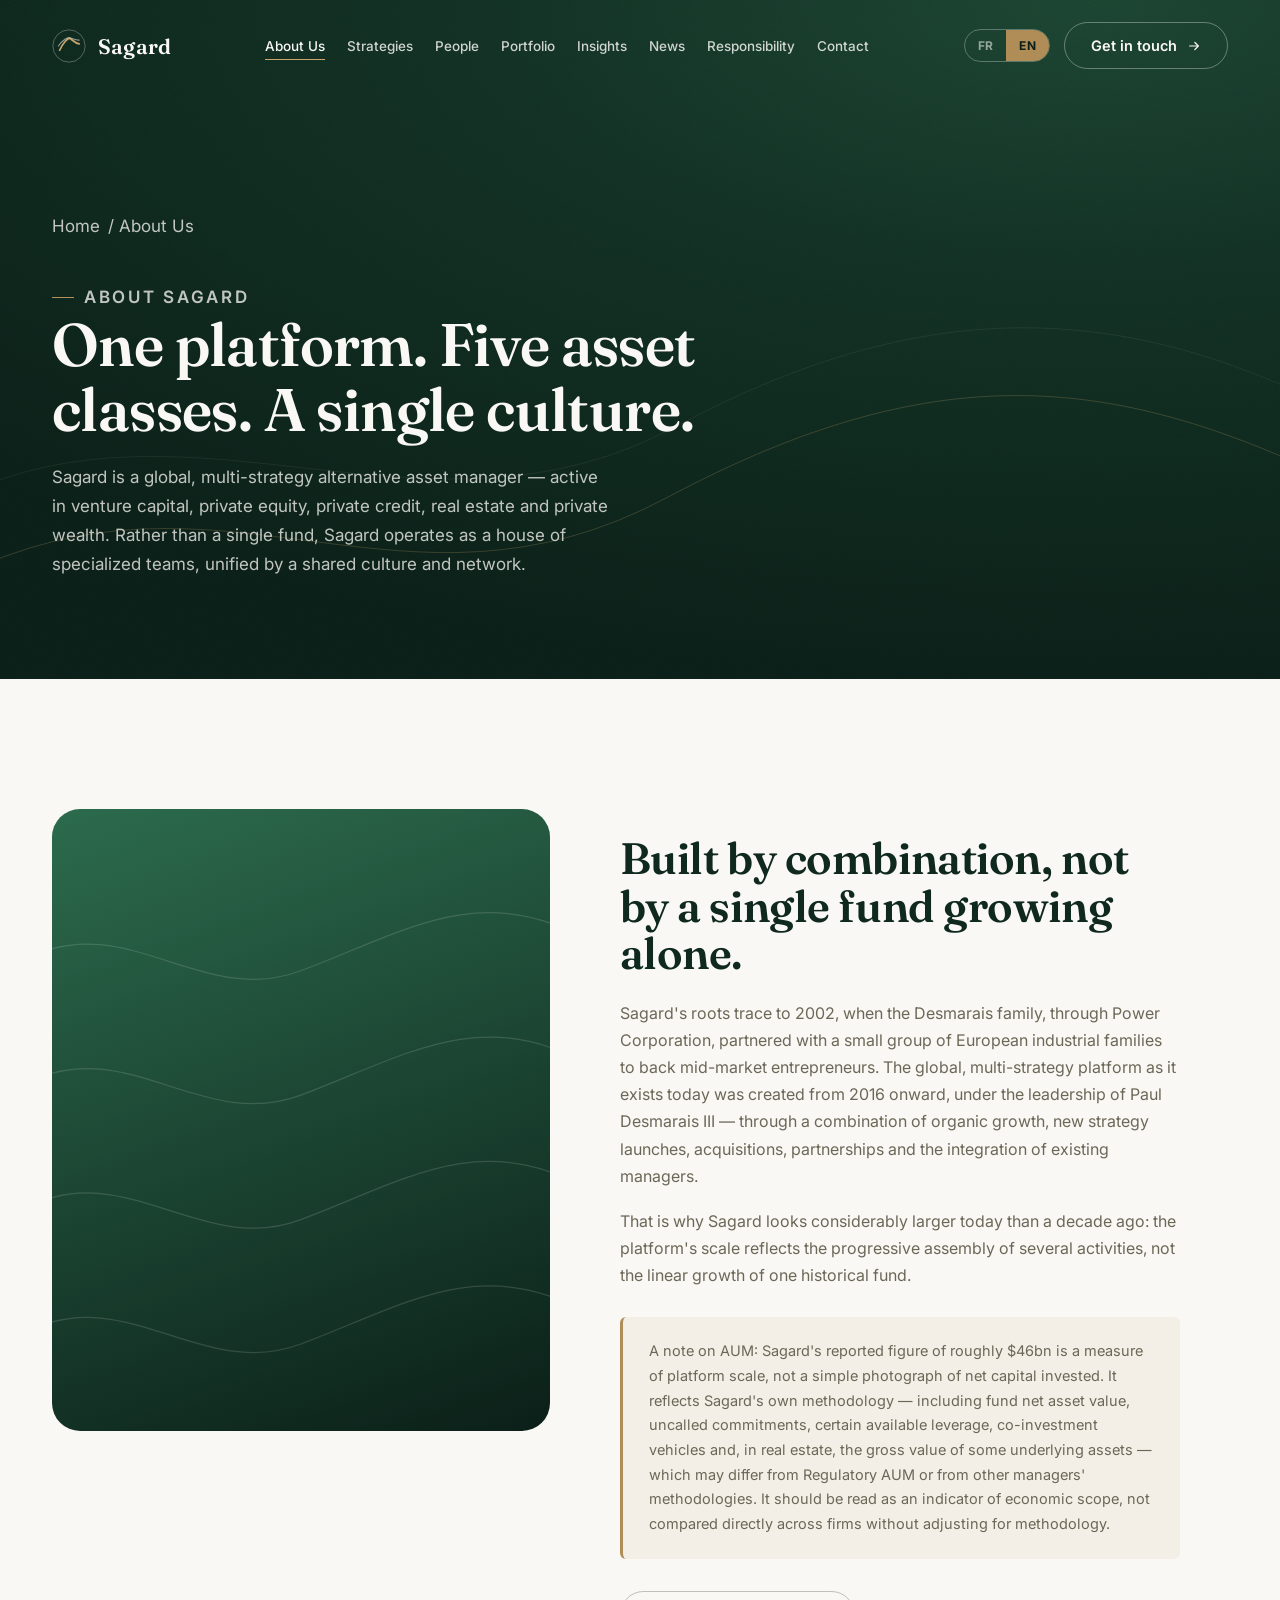
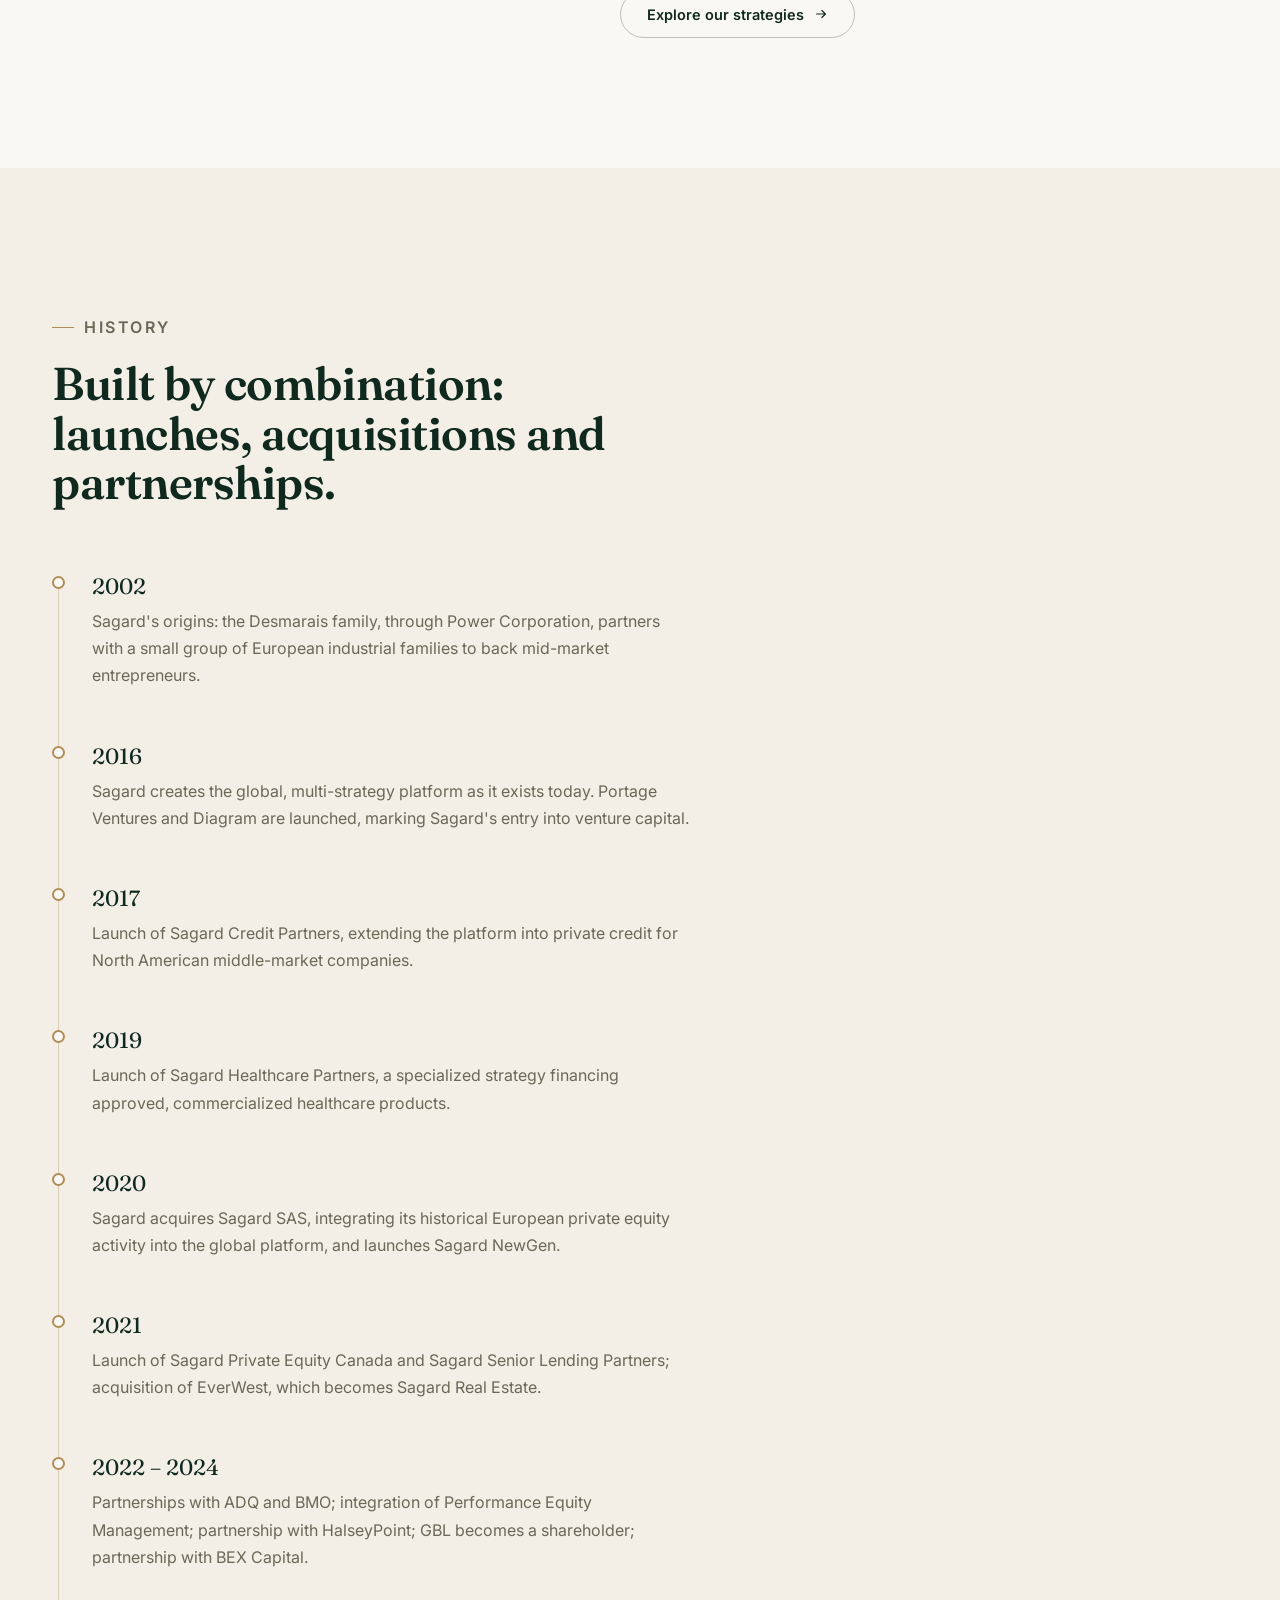
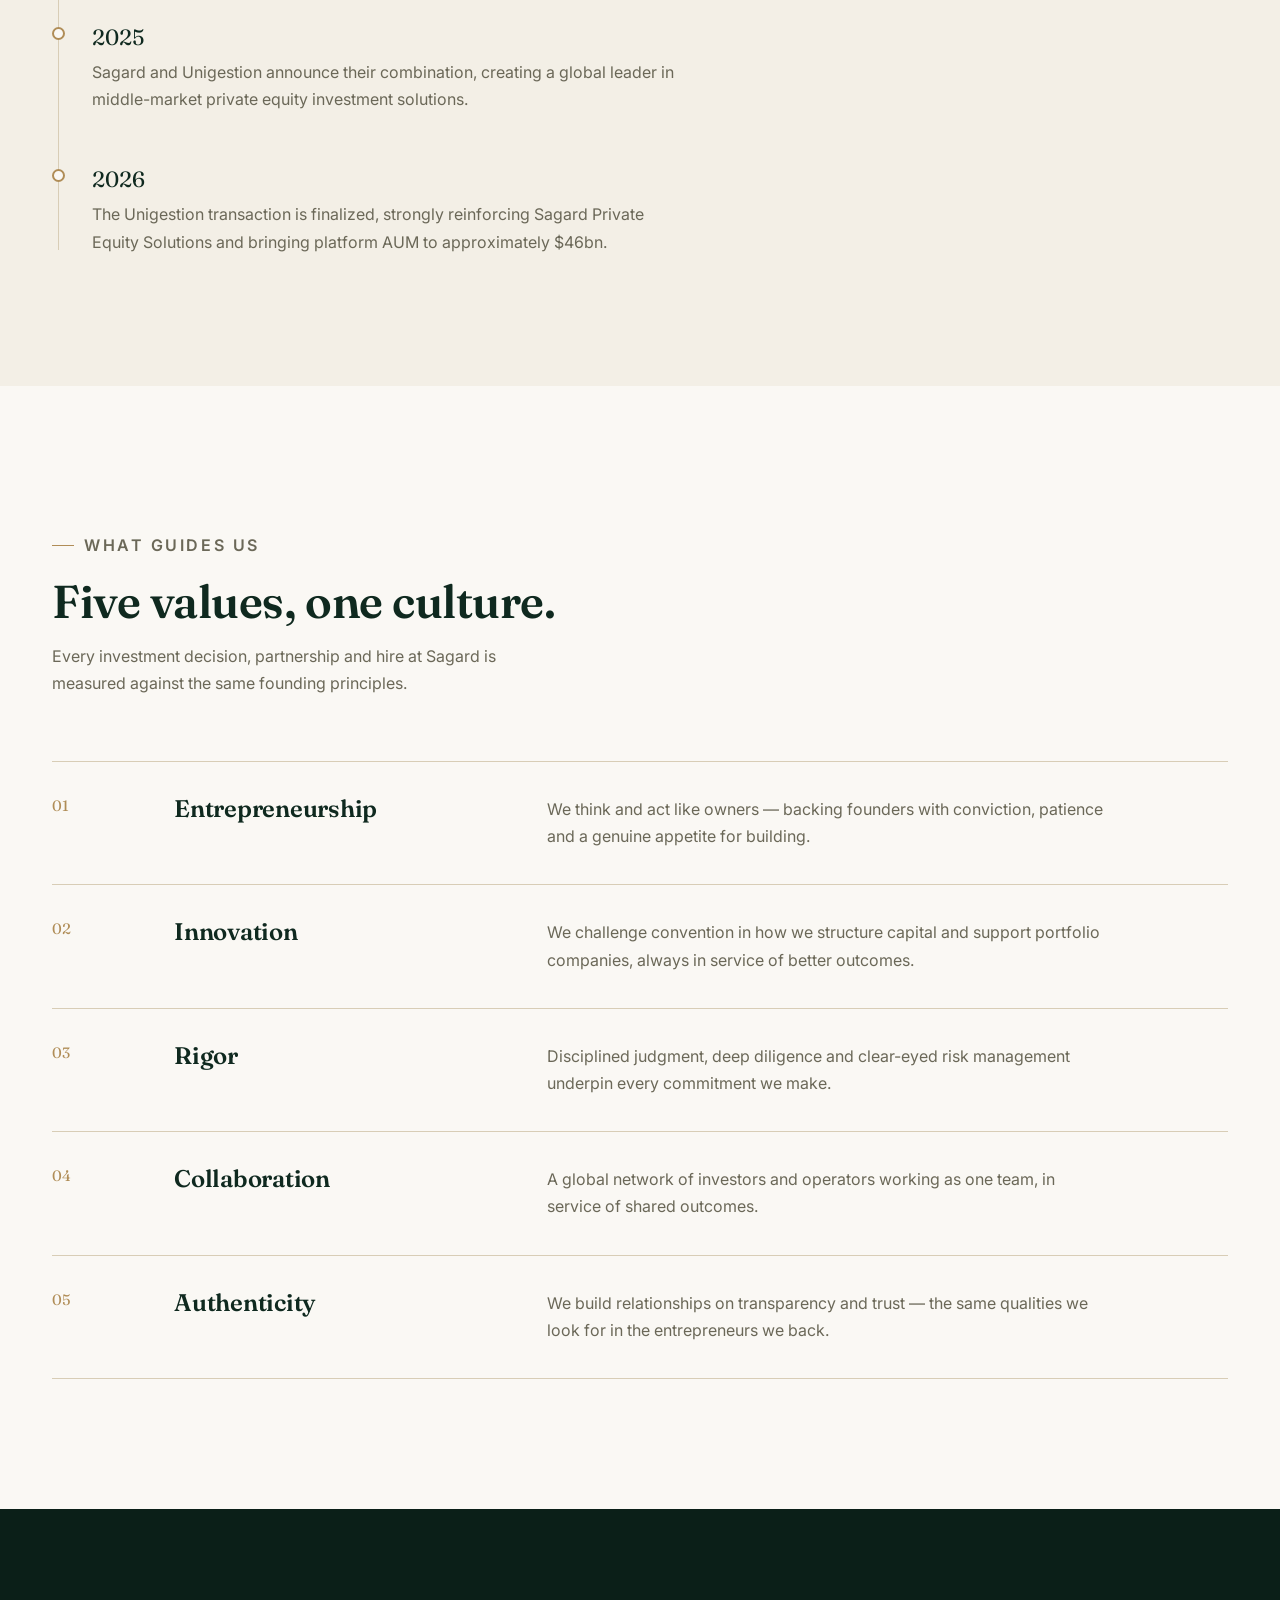
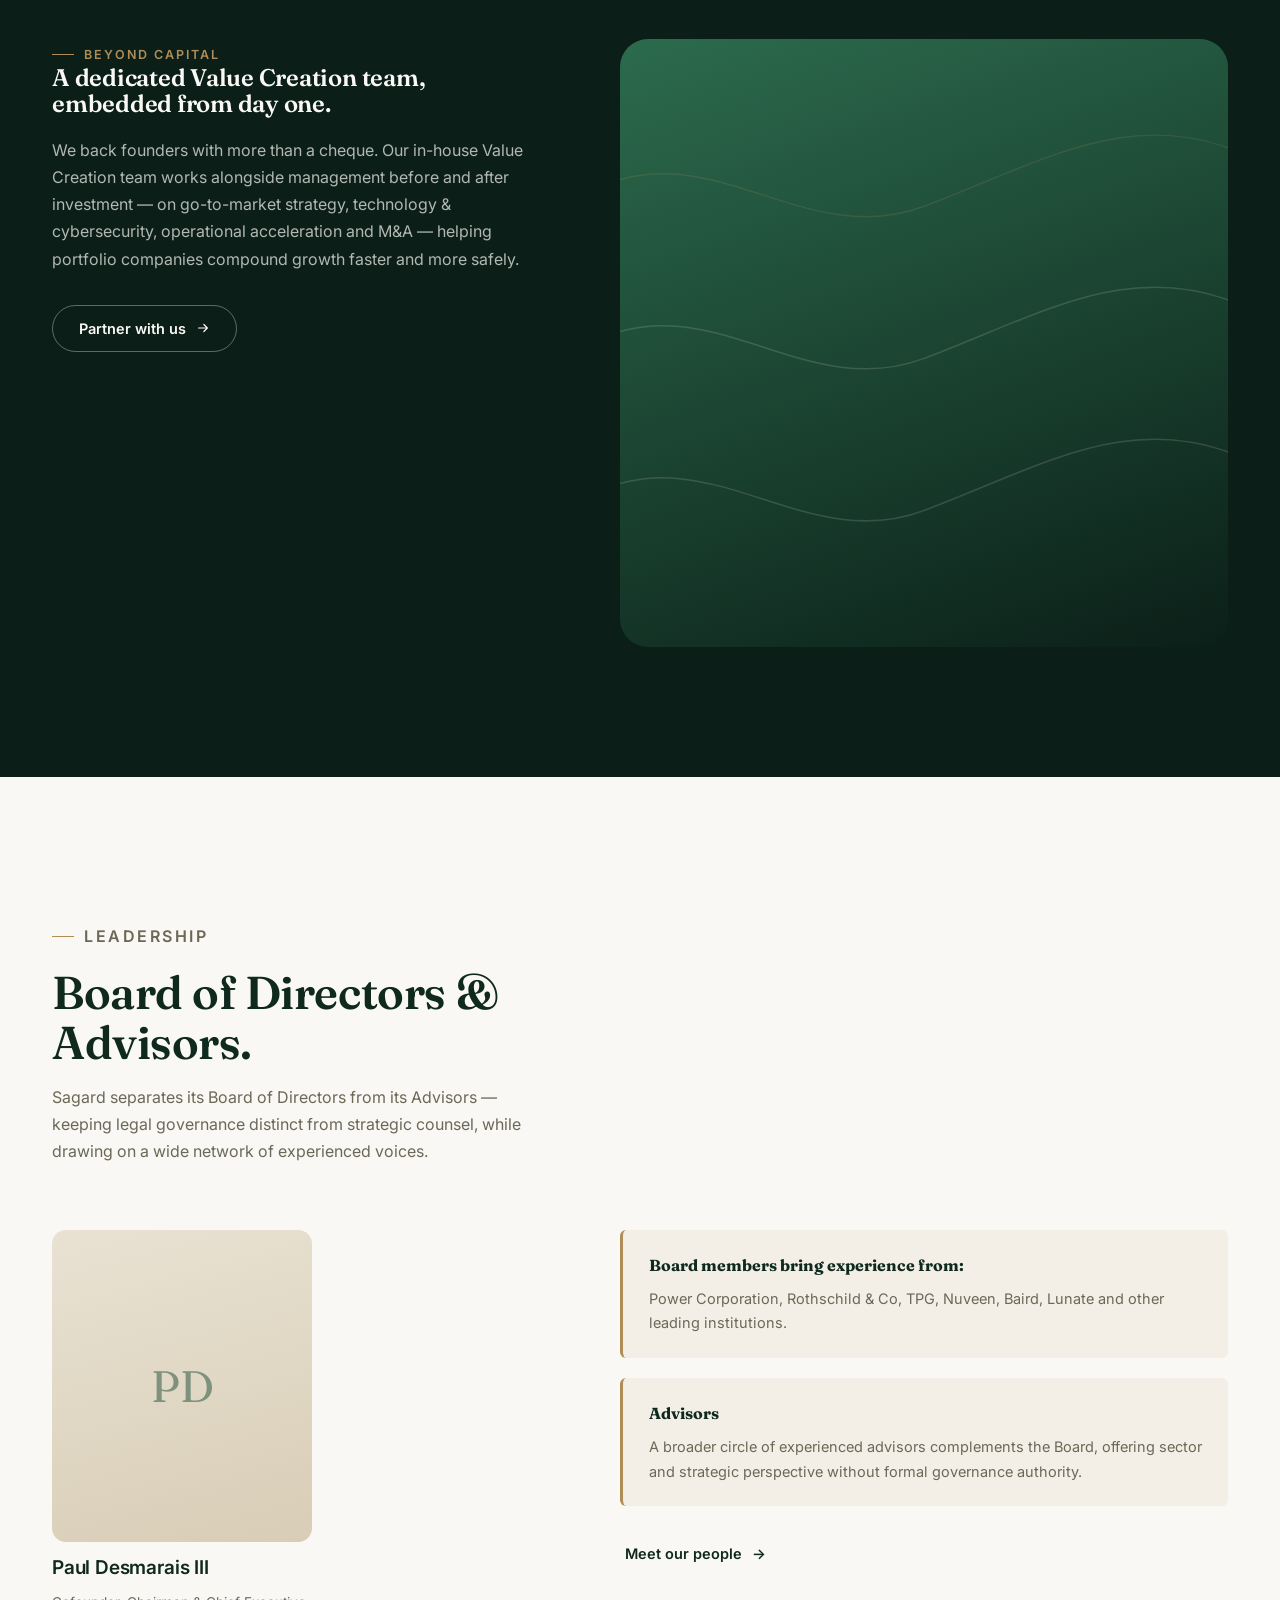
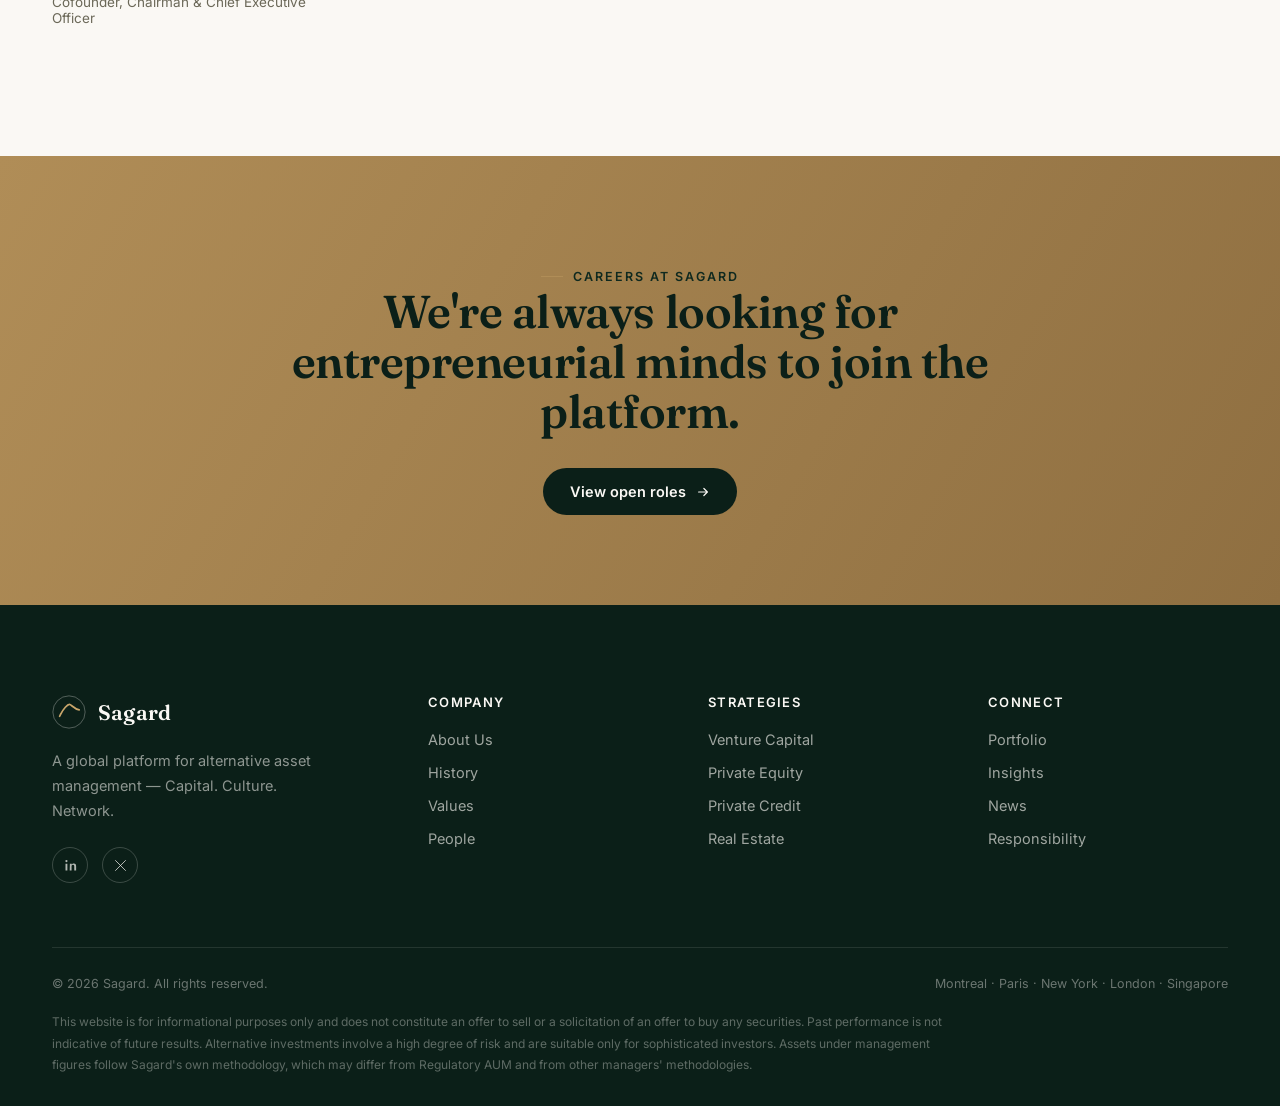
==== commit 068c126b: "Rebuild site around Sagard's real structure, brand and architecture Corrects the previous draft agai" ====
--- a/about.html
+++ b/about.html
@@ -3,8 +3,8 @@
 <head>
 <meta charset="UTF-8">
 <meta name="viewport" content="width=device-width, initial-scale=1.0">
-<title data-i18n="about.meta.title">About — Sagard</title>
-<meta name="description" data-i18n-content="about.meta.desc" content="Founded in 2002, Sagard has grown from an entrepreneurial partnership into a $46bn global alternative asset manager — guided by five enduring values.">
+<title data-i18n="about.meta.title">About Us — Sagard</title>
+<meta name="description" data-i18n-content="about.meta.desc" content="Sagard is a global platform for alternative asset management.">
 <link rel="icon" href="data:image/svg+xml,%3Csvg xmlns='http://www.w3.org/2000/svg' viewBox='0 0 40 40'%3E%3Ccircle cx='20' cy='20' r='19' fill='%230f291f'/%3E%3Cpath d='M9 24c4-9 9-13 11-13s5 5 11 6' stroke='%23c9a66b' stroke-width='2' fill='none' stroke-linecap='round'/%3E%3C/svg%3E">
 <link rel="preconnect" href="https://fonts.googleapis.com">
 <link rel="preconnect" href="https://fonts.gstatic.com" crossorigin>
@@ -25,10 +25,13 @@
       <span class="logo-word">Sagard</span>
     </a>
     <nav class="main-nav" id="mainNav">
-      <a href="about.html" class="active" data-i18n="nav.about">About</a>
+      <a href="about.html" class="active" data-i18n="nav.about">About Us</a>
       <a href="strategies.html" data-i18n="nav.strategies">Strategies</a>
-      <a href="about.html#values" data-i18n="nav.values">Values</a>
-      <a href="contact.html#careers" data-i18n="nav.careers">Careers</a>
+      <a href="people.html" data-i18n="nav.people">People</a>
+      <a href="portfolio.html" data-i18n="nav.portfolio">Portfolio</a>
+      <a href="insights.html" data-i18n="nav.insights">Insights</a>
+      <a href="news.html" data-i18n="nav.news">News</a>
+      <a href="responsibility.html" data-i18n="nav.responsibility">Responsibility</a>
       <a href="contact.html" data-i18n="nav.contact">Contact</a>
     </nav>
     <div class="header-actions">
@@ -56,14 +59,14 @@
   </svg>
   <div class="grain"></div>
   <div class="container">
-    <p class="breadcrumb" data-reveal><a href="index.html" data-i18n="common.home">Home</a><span data-i18n="about.crumb"> / About</span></p>
+    <p class="breadcrumb" data-reveal><a href="index.html" data-i18n="common.home">Home</a><span data-i18n="about.crumb"> / About Us</span></p>
     <p class="eyebrow" data-reveal data-i18n="about.hero.eyebrow">About Sagard</p>
-    <h1 data-reveal data-i18n="about.hero.title">Built by entrepreneurs. Still run like one.</h1>
-    <p data-reveal data-i18n="about.hero.sub">Since 2002, Sagard has partnered with founders and management teams to build resilient, category-leading businesses — bringing patient capital, deep sector expertise and a genuinely global network to every partnership.</p>
-  </div>
-</section>
-
-<!-- ============ LEADERSHIP INTRO ============ -->
+    <h1 data-reveal data-i18n="about.hero.title">One platform. Five asset classes. A single culture.</h1>
+    <p data-reveal data-i18n="about.hero.sub">Sagard is a global, multi-strategy alternative asset manager.</p>
+  </div>
+</section>
+
+<!-- ============ STORY ============ -->
 <section class="section">
   <div class="container">
     <div class="split">
@@ -77,9 +80,10 @@
       </div>
       <div>
         <p class="eyebrow" data-reveal data-i18n="about.story.eyebrow">Our story</p>
-        <h2 data-reveal style="font-size:clamp(28px,3.6vw,44px);color:var(--forest-900);max-width:560px;" data-i18n="about.story.title">A family's conviction, grown into a global platform.</h2>
-        <p data-reveal style="margin-top:22px;color:var(--ink-500);max-width:560px;" data-i18n="about.story.p1">Sagard began as a partnership between the Desmarais family, through Power Corporation, and a small group of European industrial families who shared a single belief: that entrepreneurs deserve capital partners who think in decades, not quarters. Under the leadership of Paul Desmarais III since 2016, that founding conviction has scaled into a $46bn multi-strategy platform spanning private equity, private credit, venture capital and real estate — without ever losing its founder-first culture.</p>
-        <p data-reveal style="margin-top:18px;color:var(--ink-500);max-width:560px;" data-i18n="about.story.p2">Today, more than 540 investment and operating professionals work across 15 offices in North America and Europe, supported by the network, patience and long-term orientation of our founding families.</p>
+        <h2 data-reveal style="font-size:clamp(28px,3.6vw,44px);color:var(--forest-900);max-width:560px;" data-i18n="about.story.title">Built by combination, not by a single fund growing alone.</h2>
+        <p data-reveal style="margin-top:22px;color:var(--ink-500);max-width:560px;" data-i18n="about.story.p1">Sagard's roots trace to 2002.</p>
+        <p data-reveal style="margin-top:18px;color:var(--ink-500);max-width:560px;" data-i18n="about.story.p2">That is why Sagard looks considerably larger today than a decade ago.</p>
+        <div class="callout" style="margin-top:28px;max-width:560px;" data-reveal id="aum-note" data-i18n="about.aum.callout">A note on AUM.</div>
         <a href="strategies.html" class="btn btn-outline-dark" style="margin-top:32px;" data-reveal>
           <span data-i18n="about.story.button">Explore our strategies</span>
           <svg viewBox="0 0 16 16" fill="none"><path d="M3 8h10M9 4l4 4-4 4" stroke="currentColor" stroke-width="1.4" stroke-linecap="round" stroke-linejoin="round"/></svg>
@@ -95,33 +99,45 @@
     <div class="section-head" data-reveal>
       <div>
         <p class="eyebrow" data-i18n="about.history.eyebrow">History</p>
-        <h2 data-i18n="about.history.title">Two decades of patient, entrepreneurial capital.</h2>
+        <h2 data-i18n="about.history.title">Built by combination: launches, acquisitions and partnerships.</h2>
       </div>
     </div>
     <div class="timeline" data-reveal>
       <div class="timeline-item">
         <div class="timeline-year" data-i18n="about.history.y1.year">2002</div>
-        <p data-i18n="about.history.y1.text">Sagard is founded as a partnership between the Desmarais family, through Power Corporation of Canada, and a network of European industrial families — with a mandate to back entrepreneurs building the middle market.</p>
+        <p data-i18n="about.history.y1.text">Sagard's origins.</p>
       </div>
       <div class="timeline-item">
         <div class="timeline-year" data-i18n="about.history.y2.year">2016</div>
-        <p data-i18n="about.history.y2.text">Paul Desmarais III takes the helm, sharpening Sagard's focus and setting the platform on a path of deliberate, multi-strategy expansion.</p>
-      </div>
-      <div class="timeline-item">
-        <div class="timeline-year" data-i18n="about.history.y3.year">2019 – 2023</div>
-        <p data-i18n="about.history.y3.text">Sagard expands beyond private equity into private credit, venture capital (Portage) and real estate, while extending its footprint from Paris and Montreal into New York, Toronto, London and beyond.</p>
-      </div>
-      <div class="timeline-item">
-        <div class="timeline-year" data-i18n="about.history.y4.year">2024</div>
-        <p data-i18n="about.history.y4.text">Launch of the evergreen Sagard Private Credit Fund (SPCF), opening private credit access to Canadian accredited investors for the first time.</p>
-      </div>
-      <div class="timeline-item">
-        <div class="timeline-year" data-i18n="about.history.y5.year">2025</div>
-        <p data-i18n="about.history.y5.text">Sagard and Unigestion combine, creating a global leader in middle-market private equity investment solutions and pushing platform AUM toward $46bn.</p>
-      </div>
-      <div class="timeline-item">
-        <div class="timeline-year" data-i18n="about.history.y6.year">2026 &amp; beyond</div>
-        <p data-i18n="about.history.y6.text">Sagard continues to broaden retail and institutional access to private markets, with new evergreen strategies planned across North America.</p>
+        <p data-i18n="about.history.y2.text">Sagard creates the global, multi-strategy platform.</p>
+      </div>
+      <div class="timeline-item">
+        <div class="timeline-year" data-i18n="about.history.y3.year">2017</div>
+        <p data-i18n="about.history.y3.text">Launch of Sagard Credit Partners.</p>
+      </div>
+      <div class="timeline-item">
+        <div class="timeline-year" data-i18n="about.history.y4.year">2019</div>
+        <p data-i18n="about.history.y4.text">Launch of Sagard Healthcare Partners.</p>
+      </div>
+      <div class="timeline-item">
+        <div class="timeline-year" data-i18n="about.history.y5.year">2020</div>
+        <p data-i18n="about.history.y5.text">Sagard acquires Sagard SAS and launches Sagard NewGen.</p>
+      </div>
+      <div class="timeline-item">
+        <div class="timeline-year" data-i18n="about.history.y6.year">2021</div>
+        <p data-i18n="about.history.y6.text">Launch of Sagard Private Equity Canada and Senior Lending Partners; EverWest acquisition.</p>
+      </div>
+      <div class="timeline-item">
+        <div class="timeline-year" data-i18n="about.history.y7.year">2022 – 2024</div>
+        <p data-i18n="about.history.y7.text">Partnerships with ADQ, BMO, HalseyPoint and BEX Capital; Performance Equity Management integration; GBL becomes a shareholder.</p>
+      </div>
+      <div class="timeline-item">
+        <div class="timeline-year" data-i18n="about.history.y8.year">2025</div>
+        <p data-i18n="about.history.y8.text">Sagard and Unigestion announce their combination.</p>
+      </div>
+      <div class="timeline-item">
+        <div class="timeline-year" data-i18n="about.history.y9.year">2026</div>
+        <p data-i18n="about.history.y9.text">The Unigestion transaction is finalized.</p>
       </div>
     </div>
   </div>
@@ -140,23 +156,23 @@
     <div class="values-list">
       <div class="value-row" data-reveal>
         <span class="value-index">01</span><h3 data-i18n="about.values.v1.title">Entrepreneurship</h3>
-        <p data-i18n="about.values.v1.desc">We think and act like owners — backing founders with conviction, patience and a genuine appetite for building.</p>
+        <p data-i18n="about.values.v1.desc">We think and act like owners.</p>
       </div>
       <div class="value-row" data-reveal>
         <span class="value-index">02</span><h3 data-i18n="about.values.v2.title">Innovation</h3>
-        <p data-i18n="about.values.v2.desc">We challenge convention in how we structure capital and support portfolio companies, always in service of better outcomes.</p>
+        <p data-i18n="about.values.v2.desc">We challenge convention.</p>
       </div>
       <div class="value-row" data-reveal>
         <span class="value-index">03</span><h3 data-i18n="about.values.v3.title">Rigor</h3>
-        <p data-i18n="about.values.v3.desc">Disciplined judgment, deep diligence and clear-eyed risk management underpin every commitment we make.</p>
+        <p data-i18n="about.values.v3.desc">Disciplined judgment and deep diligence.</p>
       </div>
       <div class="value-row" data-reveal>
         <span class="value-index">04</span><h3 data-i18n="about.values.v4.title">Collaboration</h3>
-        <p data-i18n="about.values.v4.desc">A global network of investors and operators working as one team, in service of shared outcomes.</p>
+        <p data-i18n="about.values.v4.desc">A global network working as one team.</p>
       </div>
       <div class="value-row" data-reveal>
         <span class="value-index">05</span><h3 data-i18n="about.values.v5.title">Authenticity</h3>
-        <p data-i18n="about.values.v5.desc">We build relationships on transparency and trust — the same qualities we look for in the entrepreneurs we back.</p>
+        <p data-i18n="about.values.v5.desc">We build relationships on transparency and trust.</p>
       </div>
     </div>
   </div>
@@ -169,7 +185,7 @@
       <div>
         <p class="eyebrow" data-reveal data-i18n="about.valuecreation.eyebrow">Beyond capital</p>
         <h2 data-reveal style="max-width:520px;" data-i18n="about.valuecreation.title">A dedicated Value Creation team, embedded from day one.</h2>
-        <p data-reveal style="margin-top:20px;color:rgba(250,248,244,.7);max-width:520px;" data-i18n="about.valuecreation.text">We back founders with more than a cheque. Our in-house Value Creation team works alongside management on go-to-market strategy, technology &amp; cyber resilience, business acceleration, M&amp;A and strategic partnerships — helping portfolio companies compound growth faster and more safely.</p>
+        <p data-reveal style="margin-top:20px;color:rgba(250,248,244,.7);max-width:520px;" data-i18n="about.valuecreation.text">We back founders with more than a cheque.</p>
         <a href="contact.html" class="btn btn-outline-light" style="margin-top:32px;" data-reveal>
           <span data-i18n="about.valuecreation.button">Partner with us</span>
           <svg viewBox="0 0 16 16" fill="none"><path d="M3 8h10M9 4l4 4-4 4" stroke="currentColor" stroke-width="1.4" stroke-linecap="round" stroke-linejoin="round"/></svg>
@@ -187,35 +203,33 @@
 </section>
 
 <!-- ============ BOARD ============ -->
-<section class="section">
+<section class="section" id="board">
   <div class="container">
     <div class="section-head" data-reveal>
       <div>
         <p class="eyebrow" data-i18n="about.board.eyebrow">Leadership</p>
-        <h2 data-i18n="about.board.title">Board of Directors &amp; senior leadership.</h2>
-        <p data-i18n="about.board.subtitle">Guided by investors and operators with decades of experience building global businesses.</p>
-      </div>
-    </div>
-    <div class="people-grid">
-      <div class="person-card" data-reveal>
+        <h2 data-i18n="about.board.title">Board of Directors &amp; Advisors.</h2>
+        <p data-i18n="about.board.subtitle">Sagard separates its Board of Directors from its Advisors.</p>
+      </div>
+    </div>
+    <div class="split" style="align-items:start;">
+      <div class="person-card" data-reveal style="max-width:260px;">
         <div class="person-photo"><span class="initials">PD</span></div>
-        <h4>Paul Desmarais III</h4>
-        <span class="person-role" data-i18n="role.ceo">Chief Executive Officer</span>
-      </div>
-      <div class="person-card" data-reveal>
-        <div class="person-photo"><span class="initials">MB</span></div>
-        <h4>Marie Bernard</h4>
-        <span class="person-role" data-i18n="role.presidentpe">President, Private Equity</span>
-      </div>
-      <div class="person-card" data-reveal>
-        <div class="person-photo"><span class="initials">JL</span></div>
-        <h4>Julien Lefèvre</h4>
-        <span class="person-role" data-i18n="role.cfo">Chief Financial Officer</span>
-      </div>
-      <div class="person-card" data-reveal>
-        <div class="person-photo"><span class="initials">SK</span></div>
-        <h4>Sarah Kim</h4>
-        <span class="person-role" data-i18n="role.ir">Head of Investor Relations</span>
+        <h4 style="font-size:19px;color:var(--forest-900);">Paul Desmarais III</h4>
+        <span class="person-role" data-i18n="role.ceo">Cofounder, Chairman &amp; Chief Executive Officer</span>
+      </div>
+      <div>
+        <div class="callout" data-reveal>
+          <strong style="display:block;color:var(--forest-900);margin-bottom:8px;font-family:var(--font-display);font-size:16px;" data-i18n="about.board.composition.title">Board members bring experience from:</strong>
+          <span data-i18n="about.board.composition.text">Power Corporation, Rothschild &amp; Co, TPG, Nuveen, Baird, Lunate and other leading institutions.</span>
+        </div>
+        <div class="callout" style="margin-top:20px;" data-reveal>
+          <strong style="display:block;color:var(--forest-900);margin-bottom:8px;font-family:var(--font-display);font-size:16px;" data-i18n="about.board.advisors.title">Advisors</strong>
+          <span data-i18n="about.board.advisors.text">A broader circle of experienced advisors complements the Board.</span>
+        </div>
+        <a href="people.html" class="btn btn-ghost" style="margin-top:24px;" data-reveal>
+          <span data-i18n="about.board.people.link">Meet our people</span> →
+        </a>
       </div>
     </div>
   </div>
@@ -245,7 +259,7 @@
           </svg>
           <span class="logo-word">Sagard</span>
         </a>
-        <p data-i18n="footer.tagline">A global multi-strategy alternative asset manager, partnering with entrepreneurs since 2002.</p>
+        <p data-i18n="footer.tagline">A global platform for alternative asset management — Capital. Culture. Network.</p>
         <div class="social-row" style="margin-top:24px;">
           <a href="#" aria-label="LinkedIn"><svg viewBox="0 0 24 24" fill="none"><path d="M4 9h3v11H4zM5.5 3a1.8 1.8 0 110 3.6A1.8 1.8 0 015.5 3zM11 9h3v1.6c.6-1 1.7-1.8 3.3-1.8 3 0 3.7 1.8 3.7 4.7V20h-3v-5.9c0-1.4 0-3.2-2-3.2s-2.3 1.5-2.3 3.1V20h-3z" fill="currentColor"/></svg></a>
           <a href="#" aria-label="X"><svg viewBox="0 0 24 24" fill="none"><path d="M4 4l16 16M20 4L4 20" stroke="currentColor" stroke-width="1.6" stroke-linecap="round"/></svg></a>
@@ -254,36 +268,36 @@
       <div class="footer-col">
         <h4 data-i18n="footer.company">Company</h4>
         <ul>
-          <li><a href="about.html" data-i18n="footer.aboutSagard">About Sagard</a></li>
+          <li><a href="about.html" data-i18n="footer.aboutSagard">About Us</a></li>
           <li><a href="about.html#history" data-i18n="footer.history">History</a></li>
           <li><a href="about.html#values" data-i18n="footer.values">Values</a></li>
-          <li><a href="contact.html#careers" data-i18n="footer.careers">Careers</a></li>
+          <li><a href="people.html" data-i18n="footer.people">People</a></li>
         </ul>
       </div>
       <div class="footer-col">
         <h4 data-i18n="footer.strategiesHeading">Strategies</h4>
         <ul>
+          <li><a href="strategies.html#venture-capital" data-i18n="footer.ventureCapital">Venture Capital</a></li>
           <li><a href="strategies.html#private-equity" data-i18n="footer.privateEquity">Private Equity</a></li>
           <li><a href="strategies.html#private-credit" data-i18n="footer.privateCredit">Private Credit</a></li>
-          <li><a href="strategies.html#venture" data-i18n="footer.ventureCapital">Venture Capital</a></li>
           <li><a href="strategies.html#real-estate" data-i18n="footer.realEstate">Real Estate</a></li>
         </ul>
       </div>
       <div class="footer-col">
         <h4 data-i18n="footer.connect">Connect</h4>
         <ul>
-          <li><a href="contact.html" data-i18n="footer.contactUs">Contact us</a></li>
-          <li><a href="contact.html" data-i18n="footer.globalOffices">Global offices</a></li>
-          <li><a href="#" data-i18n="footer.investorLogin">Investor login</a></li>
-          <li><a href="#" data-i18n="footer.newsroom">Newsroom</a></li>
+          <li><a href="portfolio.html" data-i18n="footer.portfolio">Portfolio</a></li>
+          <li><a href="insights.html" data-i18n="footer.insights">Insights</a></li>
+          <li><a href="news.html" data-i18n="footer.news">News</a></li>
+          <li><a href="responsibility.html" data-i18n="footer.responsibility">Responsibility</a></li>
         </ul>
       </div>
     </div>
     <div class="footer-bottom">
       <small>© <span data-year>2026</span> Sagard. <span data-i18n="footer.rights">All rights reserved.</span></small>
-      <small data-i18n="footer.cities">Montreal · Paris · New York · Toronto · London</small>
-    </div>
-    <p class="footer-legal" data-i18n="footer.legal">This website is for informational purposes only and does not constitute an offer to sell or a solicitation of an offer to buy any securities. Past performance is not indicative of future results. Alternative investments involve a high degree of risk and are suitable only for sophisticated investors.</p>
+      <small data-i18n="footer.cities">Montreal · Paris · New York · London · Singapore</small>
+    </div>
+    <p class="footer-legal" data-i18n="footer.legal">This website is for informational purposes only.</p>
   </div>
 </footer>
 
--- a/assets/css/style.css
+++ b/assets/css/style.css
@@ -111,10 +111,10 @@
 .logo svg{width:34px;height:34px;flex-shrink:0;}
 .logo-word{font-family:var(--font-display);font-size:21px;font-weight:600;letter-spacing:.01em;}
 
-.main-nav{display:flex;align-items:center;gap:36px;}
+.main-nav{display:flex;align-items:center;gap:22px;}
 .main-nav a{
-  font-size:14.5px;font-weight:500;color:rgba(250,248,244,.82);
-  padding:6px 0;position:relative;
+  font-size:13.5px;font-weight:500;color:rgba(250,248,244,.82);
+  padding:6px 0;position:relative;white-space:nowrap;
 }
 .main-nav a::after{
   content:"";position:absolute;left:0;bottom:0;width:0;height:1px;background:var(--bronze-400);
@@ -138,15 +138,15 @@
 .nav-toggle.open span:nth-child(2){opacity:0;}
 .nav-toggle.open span:nth-child(3){transform:translateY(-6.5px) rotate(-45deg);}
 
-@media (max-width:900px){
+@media (max-width:1160px){
   .main-nav{
     position:fixed;inset:0 0 0 auto;width:min(340px,86vw);height:100vh;
     background:var(--forest-950);flex-direction:column;align-items:flex-start;
     padding:110px 34px 40px;gap:22px;transform:translateX(100%);transition:transform .45s var(--ease);
-    box-shadow:-30px 0 60px rgba(0,0,0,.3);z-index:1100;
+    box-shadow:-30px 0 60px rgba(0,0,0,.3);z-index:1100;overflow-y:auto;
   }
   .main-nav.open{transform:translateX(0);}
-  .main-nav a{font-size:19px;}
+  .main-nav a{font-size:19px;white-space:normal;}
   .nav-toggle{display:flex;}
   .header-actions .btn-outline-light{display:none;}
   .lang-btn{padding:7px 10px;font-size:11px;}
@@ -196,6 +196,31 @@
 .stat-item:last-child{border-right:none;}
 .stat-num{font-family:var(--font-display);font-size:clamp(30px,3.4vw,46px);font-weight:600;color:var(--bronze-400);}
 .stat-label{font-size:13.5px;color:rgba(250,248,244,.65);letter-spacing:.02em;}
+.stat-caveat{font-size:11px;color:rgba(250,248,244,.38);margin-top:2px;}
+
+/* ---------- Capital. Culture. Network. ---------- */
+.ccn-row{display:flex;gap:14px;flex-wrap:wrap;margin-top:28px;}
+.ccn-pill{
+  display:flex;flex-direction:column;gap:4px;padding:14px 20px;border:1px solid rgba(250,248,244,.18);
+  border-radius:var(--radius-sm);min-width:150px;
+}
+.ccn-pill b{font-family:var(--font-display);font-size:16px;color:var(--bronze-400);}
+.ccn-pill span{font-size:12.5px;color:rgba(250,248,244,.6);}
+
+/* ---------- callouts ---------- */
+.callout{background:var(--stone-100);border-left:3px solid var(--bronze-500);padding:22px 26px;border-radius:var(--radius-sm);font-size:14.5px;color:var(--ink-500);line-height:1.7;}
+.callout-dark{background:rgba(250,248,244,.05);border-left:3px solid var(--bronze-400);color:rgba(250,248,244,.68);}
+
+/* ---------- filter chips (People / Portfolio) ---------- */
+.filter-row{display:flex;flex-wrap:wrap;gap:10px;}
+.filter-chip{
+  padding:9px 18px;border:1px solid var(--stone-300);border-radius:999px;font-size:13px;
+  color:var(--ink-500);background:var(--white);transition:all .25s var(--ease);
+}
+.filter-chip.active{background:var(--forest-900);color:var(--stone-050);border-color:var(--forest-900);}
+.filter-chip:hover:not(.active){border-color:var(--forest-700);color:var(--forest-900);}
+.section-dark .filter-chip{background:transparent;border-color:rgba(250,248,244,.25);color:rgba(250,248,244,.7);}
+.section-dark .filter-chip.active{background:var(--bronze-500);border-color:var(--bronze-500);color:var(--forest-950);}
 @media (max-width:820px){
   .stats-grid{grid-template-columns:repeat(2,1fr);}
   .stat-item{border-bottom:1px solid rgba(250,248,244,.1);}
@@ -235,6 +260,12 @@
 .strategy-num{font-family:var(--font-display);font-size:14px;color:var(--bronze-500);}
 .strategy-card h3{font-size:23px;margin-top:10px;}
 .strategy-desc{color:var(--ink-500);font-size:15px;margin-top:14px;}
+.strategy-card-cta{background:var(--forest-900);color:var(--stone-050);}
+.strategy-card-cta .strategy-desc{color:rgba(250,248,244,.6);}
+.strategy-card-cta .strategy-link{color:var(--bronze-400);}
+.strategy-card-cta:hover{background:var(--bronze-500);}
+.strategy-card-cta:hover .strategy-desc{color:rgba(11,31,24,.75);}
+.strategy-card-cta:hover .strategy-link{color:var(--forest-950);}
 .strategy-link{display:inline-flex;align-items:center;gap:8px;font-size:13.5px;font-weight:600;color:var(--forest-800);letter-spacing:.02em;}
 .strategy-link svg{width:12px;height:12px;}
 @media (max-width:900px){.strategy-grid{grid-template-columns:1fr;}}
@@ -366,9 +397,20 @@
 .person-role{font-size:13.5px;color:var(--ink-500);}
 @media (max-width:900px){.people-grid{grid-template-columns:repeat(2,1fr);}}
 
+/* ---------- vehicle list (strategies sub-items) ---------- */
+.vehicle-list{display:flex;flex-direction:column;margin-top:26px;}
+.vehicle-row{display:flex;justify-content:space-between;gap:24px;padding:16px 0;border-top:1px solid var(--stone-300);}
+.vehicle-list .vehicle-row:last-child{border-bottom:1px solid var(--stone-300);}
+.vehicle-name{font-weight:600;color:var(--forest-900);font-size:15px;flex-shrink:0;min-width:200px;}
+.vehicle-desc{font-size:13.5px;color:var(--ink-500);text-align:right;max-width:400px;}
+@media (max-width:700px){
+  .vehicle-row{flex-direction:column;gap:6px;}
+  .vehicle-desc{text-align:left;max-width:none;}
+}
+
 /* ---------- strategy detail rows ---------- */
 .strategy-detail{
-  display:grid;grid-template-columns:.5fr 1fr .7fr;gap:50px;padding:56px 0;border-top:1px solid var(--stone-300);align-items:start;
+  display:grid;grid-template-columns:.4fr 1.6fr;gap:50px;padding:56px 0;border-top:1px solid var(--stone-300);align-items:start;
 }
 .strategy-detail:last-child{border-bottom:1px solid var(--stone-300);}
 .strategy-detail h3{font-size:27px;color:var(--forest-900);}
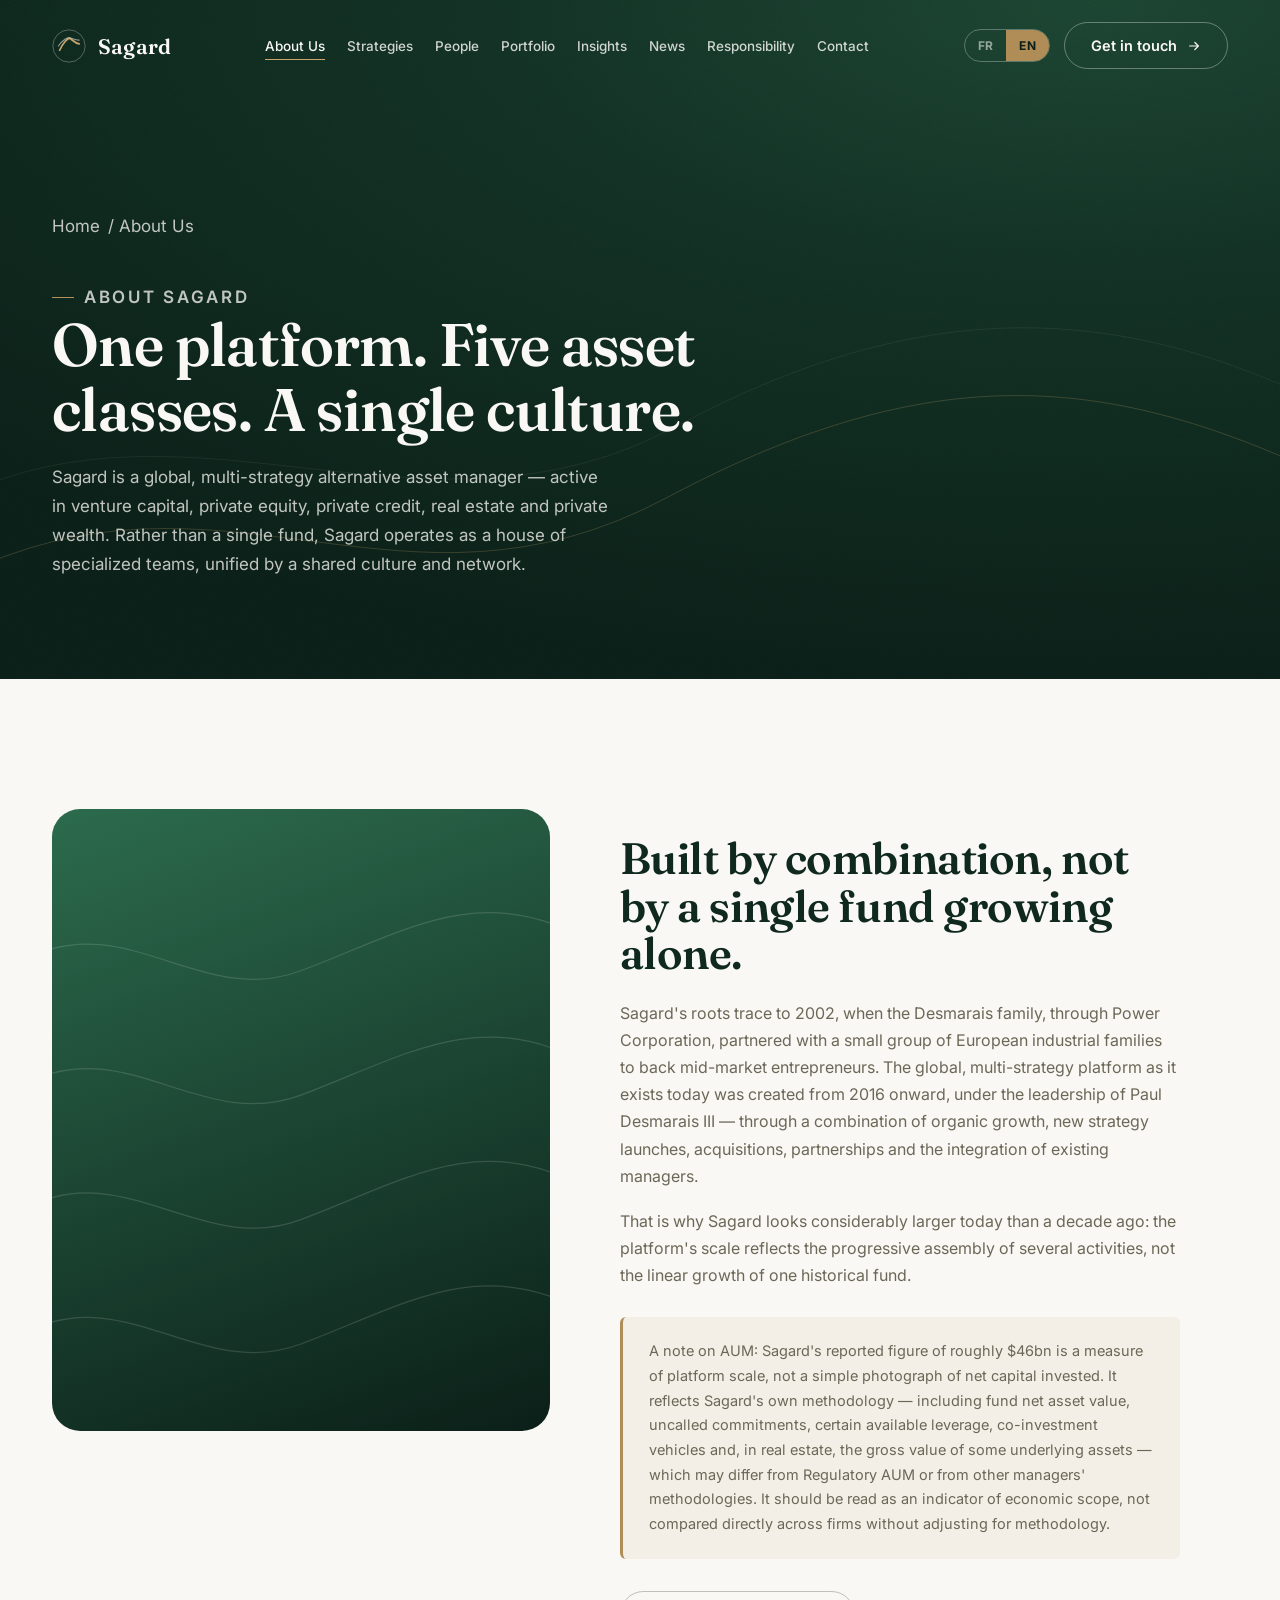
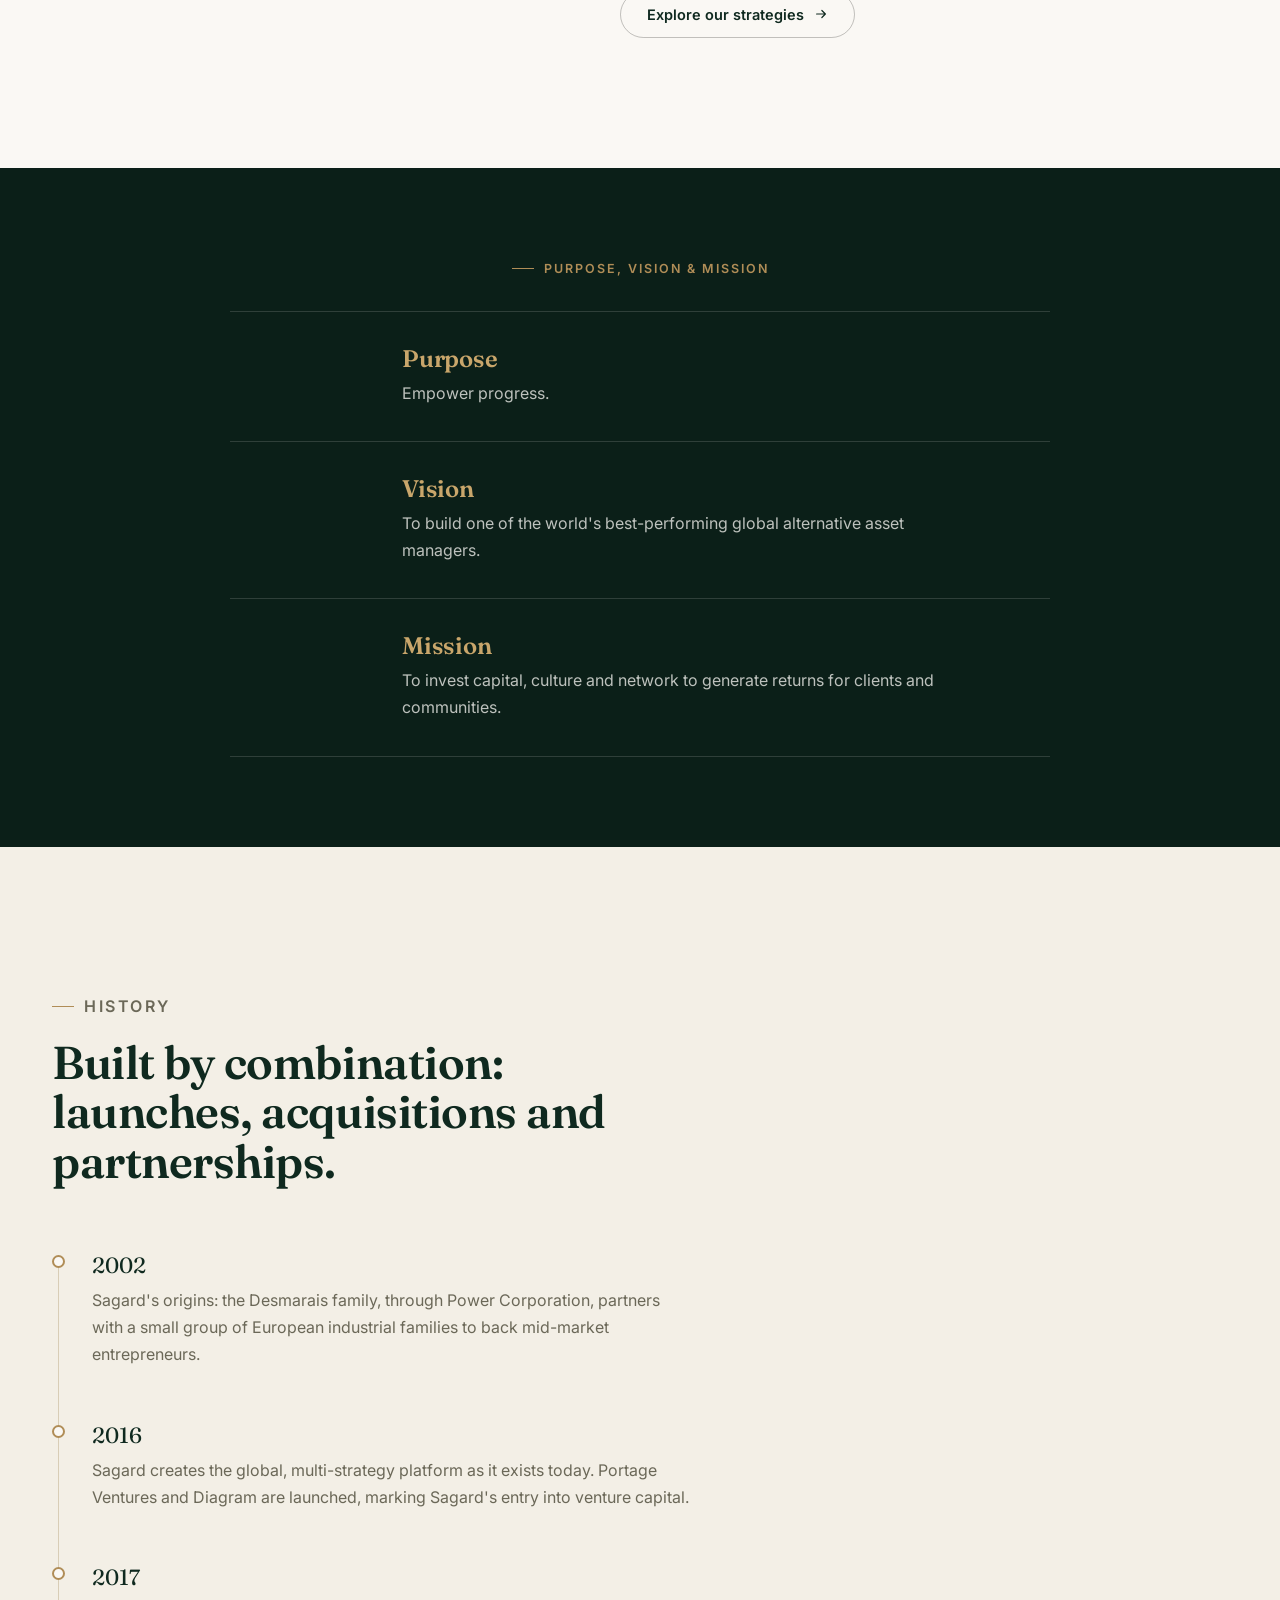
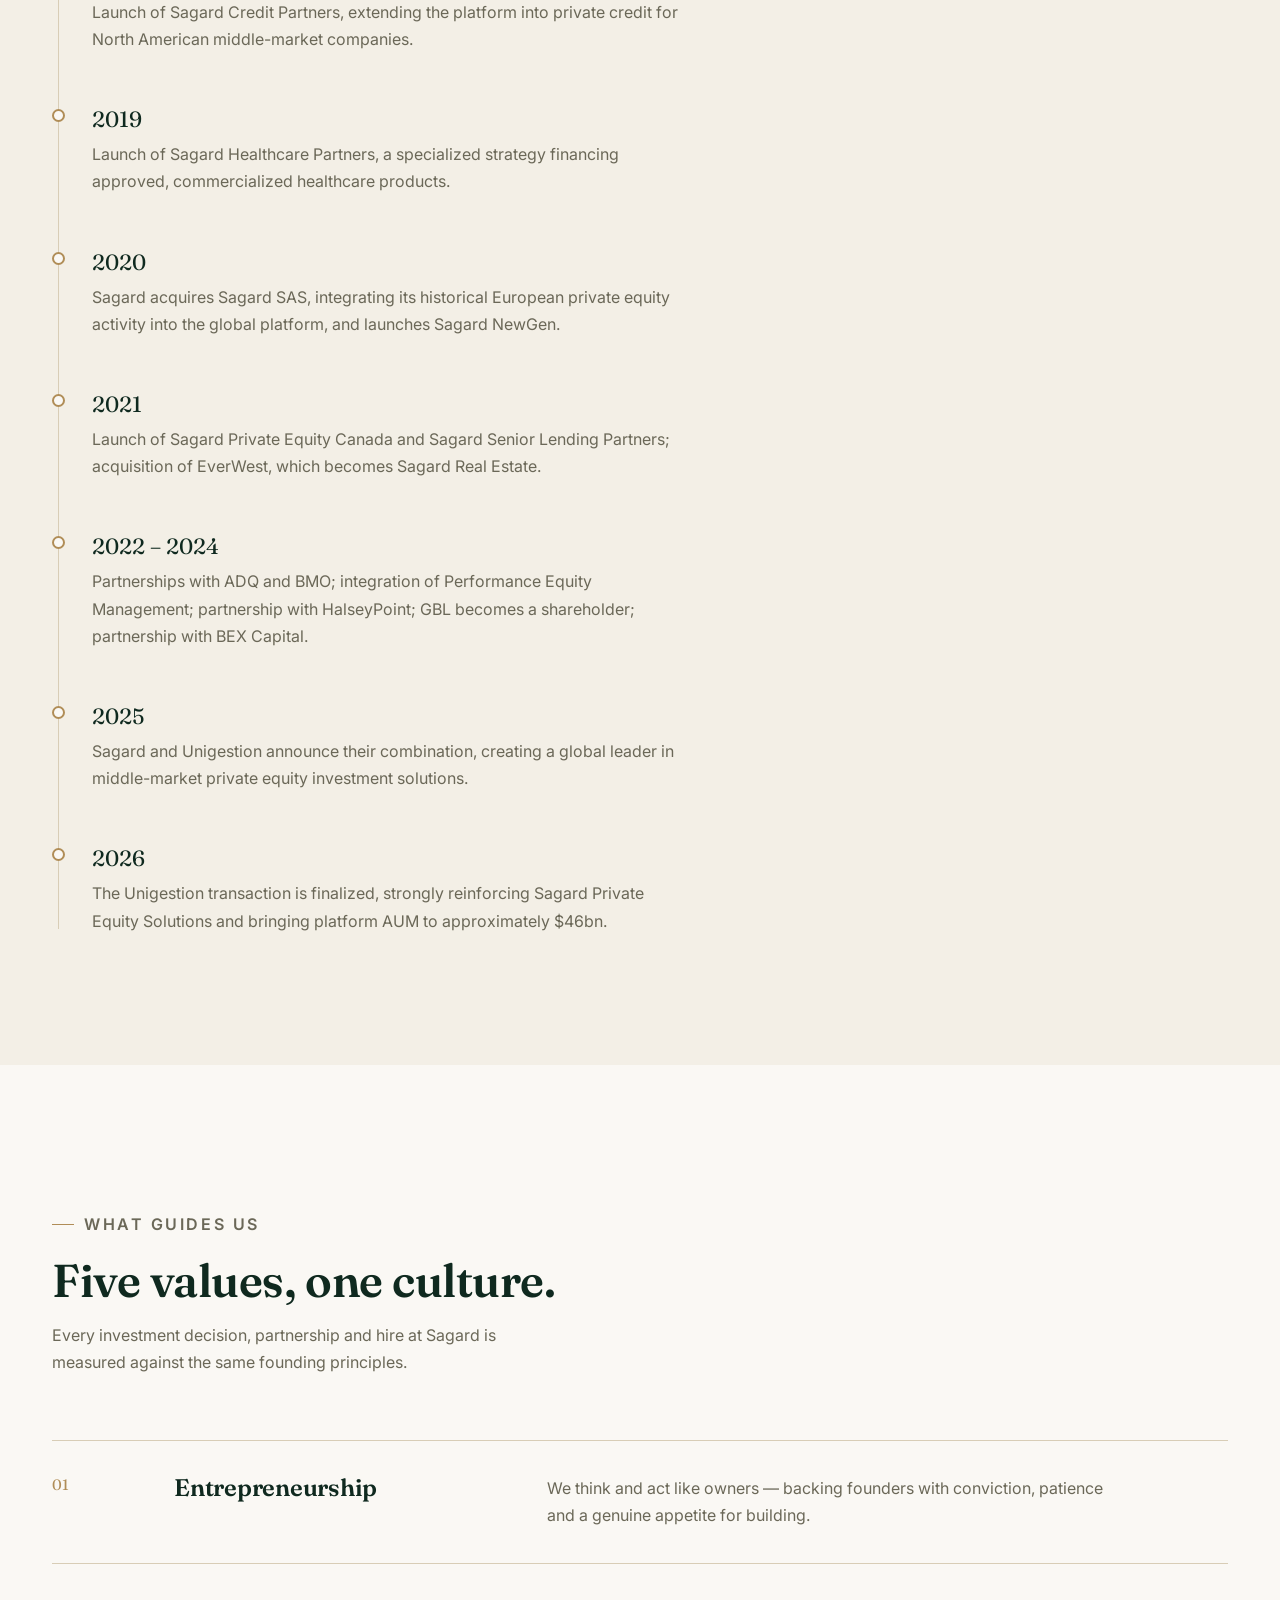
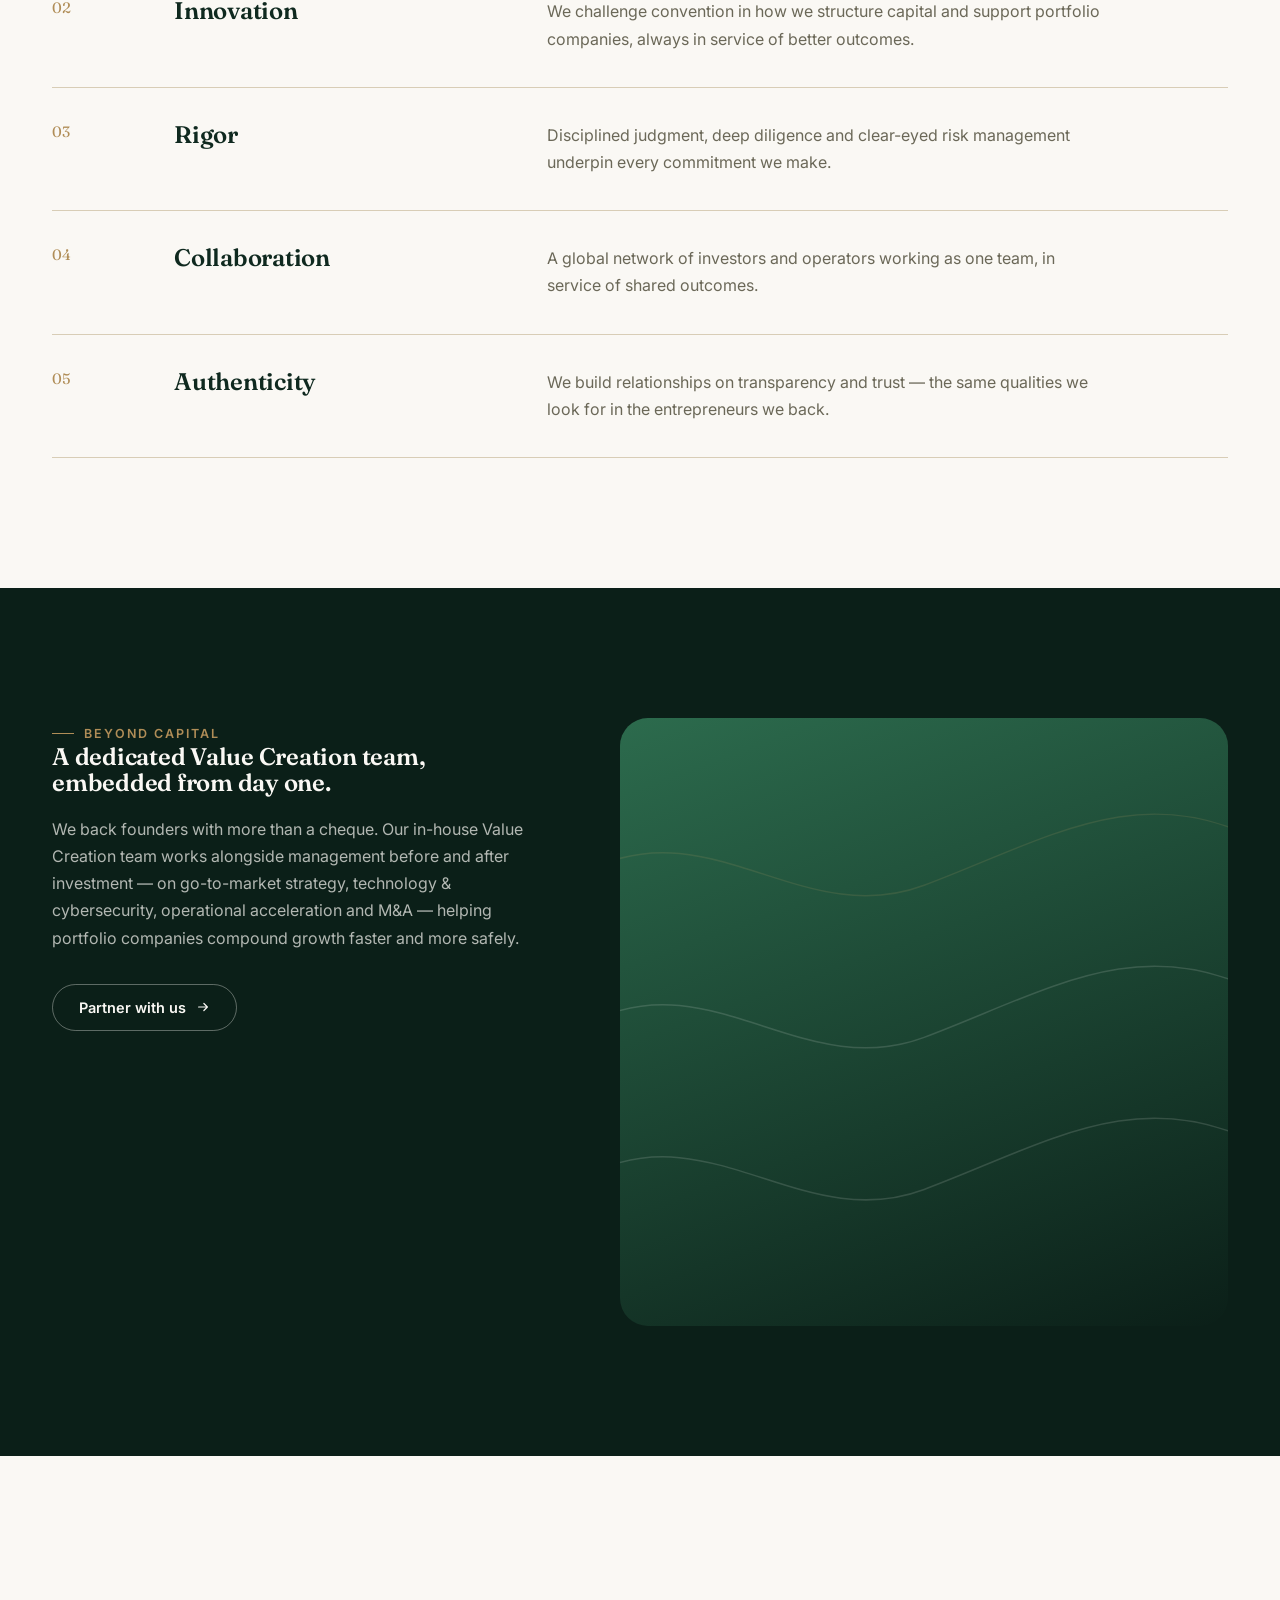
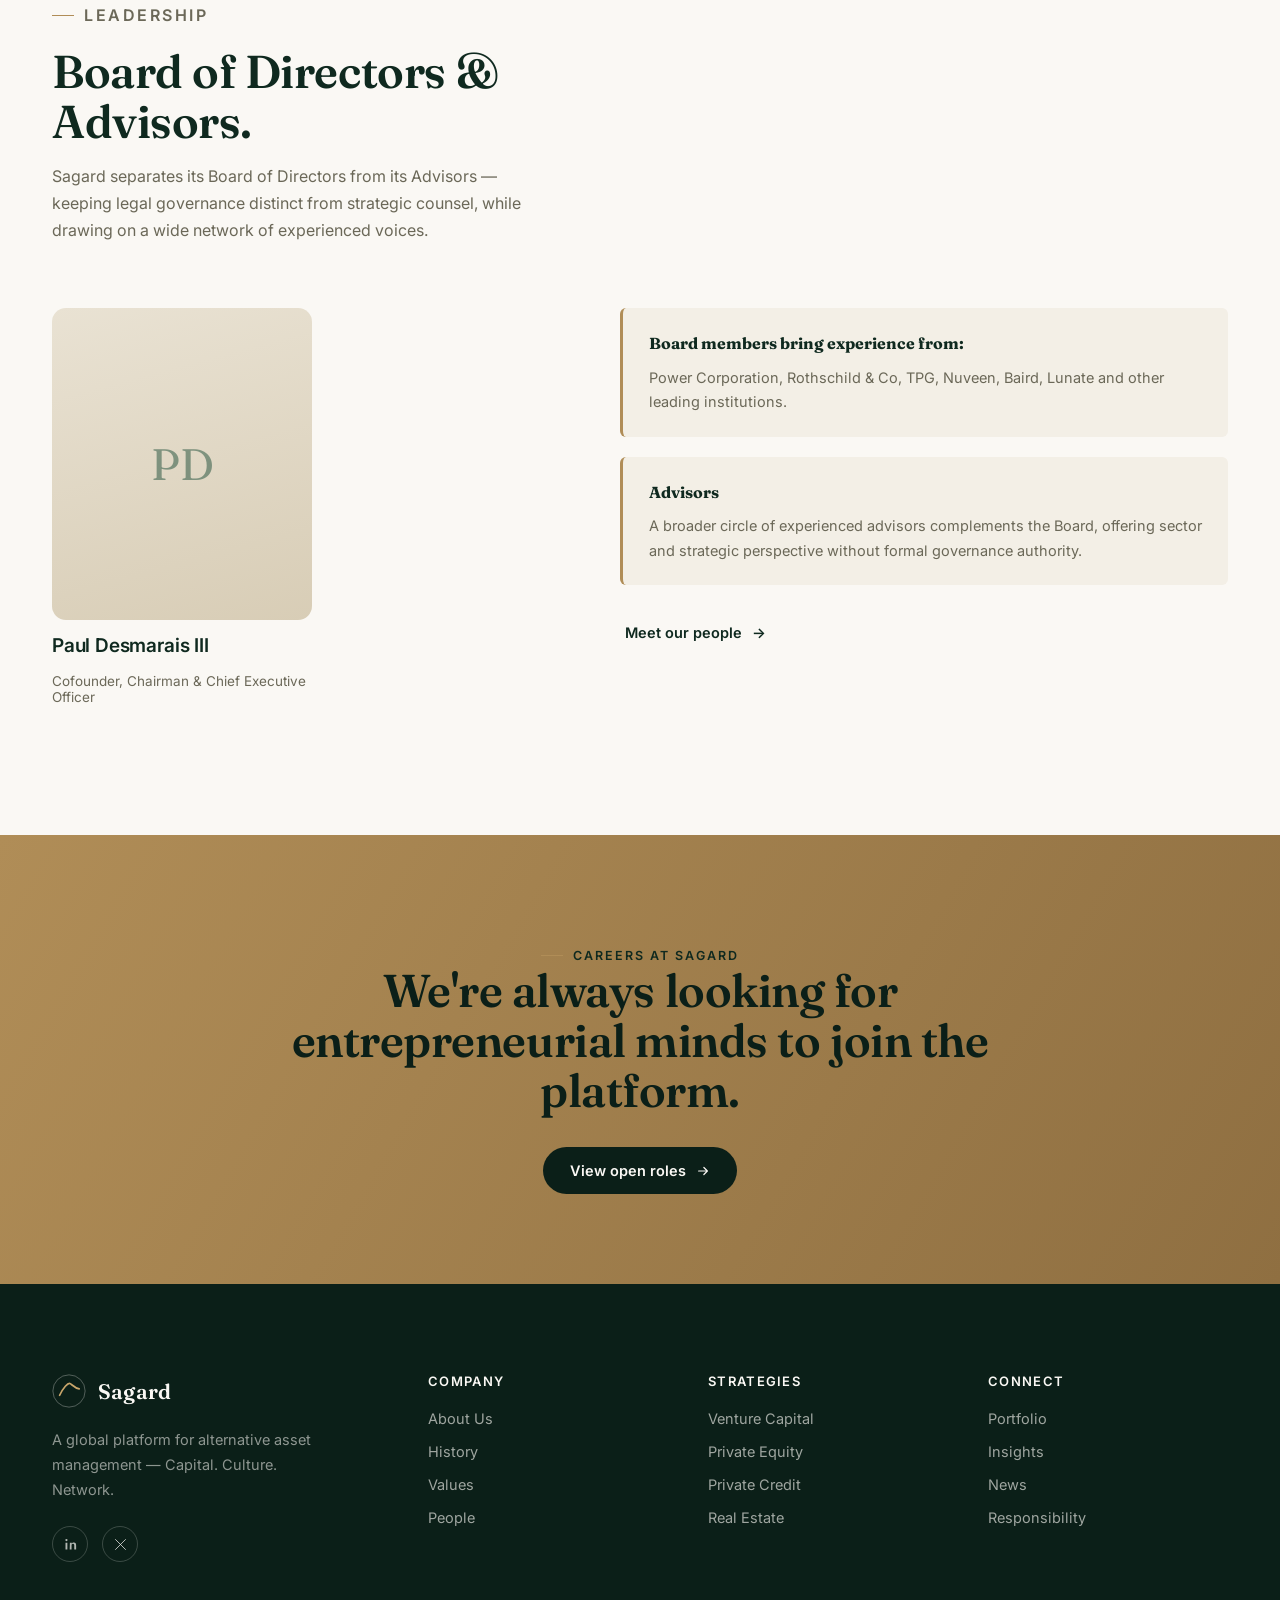
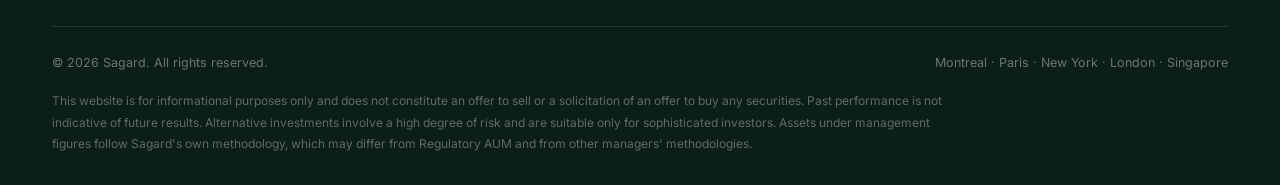
==== commit 78659f3a: "Deepen site accuracy with real Board, Advisors, addresses and figures Incorporates a second, more gr" ====
--- a/about.html
+++ b/about.html
@@ -93,6 +93,30 @@
   </div>
 </section>
 
+<!-- ============ PURPOSE / VISION / MISSION ============ -->
+<section class="section-sm section-dark">
+  <div class="container">
+    <p class="eyebrow" data-reveal style="justify-content:center;text-align:center;display:flex;" data-i18n="about.pvm.eyebrow">Purpose, Vision &amp; Mission</p>
+    <div class="values-list" style="margin-top:32px;max-width:820px;margin-left:auto;margin-right:auto;">
+      <div class="value-row" data-reveal style="border-color:rgba(250,248,244,.15);grid-template-columns:140px 1fr;">
+        <span></span>
+        <div><h3 style="color:var(--bronze-400);" data-i18n="about.pvm.purpose.label">Purpose</h3>
+        <p style="color:rgba(250,248,244,.75);margin-top:8px;" data-i18n="about.pvm.purpose.text">Empower progress.</p></div>
+      </div>
+      <div class="value-row" data-reveal style="border-color:rgba(250,248,244,.15);grid-template-columns:140px 1fr;">
+        <span></span>
+        <div><h3 style="color:var(--bronze-400);" data-i18n="about.pvm.vision.label">Vision</h3>
+        <p style="color:rgba(250,248,244,.75);margin-top:8px;" data-i18n="about.pvm.vision.text">To build one of the world's best-performing global alternative asset managers.</p></div>
+      </div>
+      <div class="value-row" data-reveal style="border-color:rgba(250,248,244,.15);grid-template-columns:140px 1fr;">
+        <span></span>
+        <div><h3 style="color:var(--bronze-400);" data-i18n="about.pvm.mission.label">Mission</h3>
+        <p style="color:rgba(250,248,244,.75);margin-top:8px;" data-i18n="about.pvm.mission.text">To invest capital, culture and network to generate returns for clients and communities.</p></div>
+      </div>
+    </div>
+  </div>
+</section>
+
 <!-- ============ HISTORY TIMELINE ============ -->
 <section class="section section-stone" id="history">
   <div class="container">
@@ -227,7 +251,7 @@
           <strong style="display:block;color:var(--forest-900);margin-bottom:8px;font-family:var(--font-display);font-size:16px;" data-i18n="about.board.advisors.title">Advisors</strong>
           <span data-i18n="about.board.advisors.text">A broader circle of experienced advisors complements the Board.</span>
         </div>
-        <a href="people.html" class="btn btn-ghost" style="margin-top:24px;" data-reveal>
+        <a href="people.html#board" class="btn btn-ghost" style="margin-top:24px;" data-reveal>
           <span data-i18n="about.board.people.link">Meet our people</span> →
         </a>
       </div>
